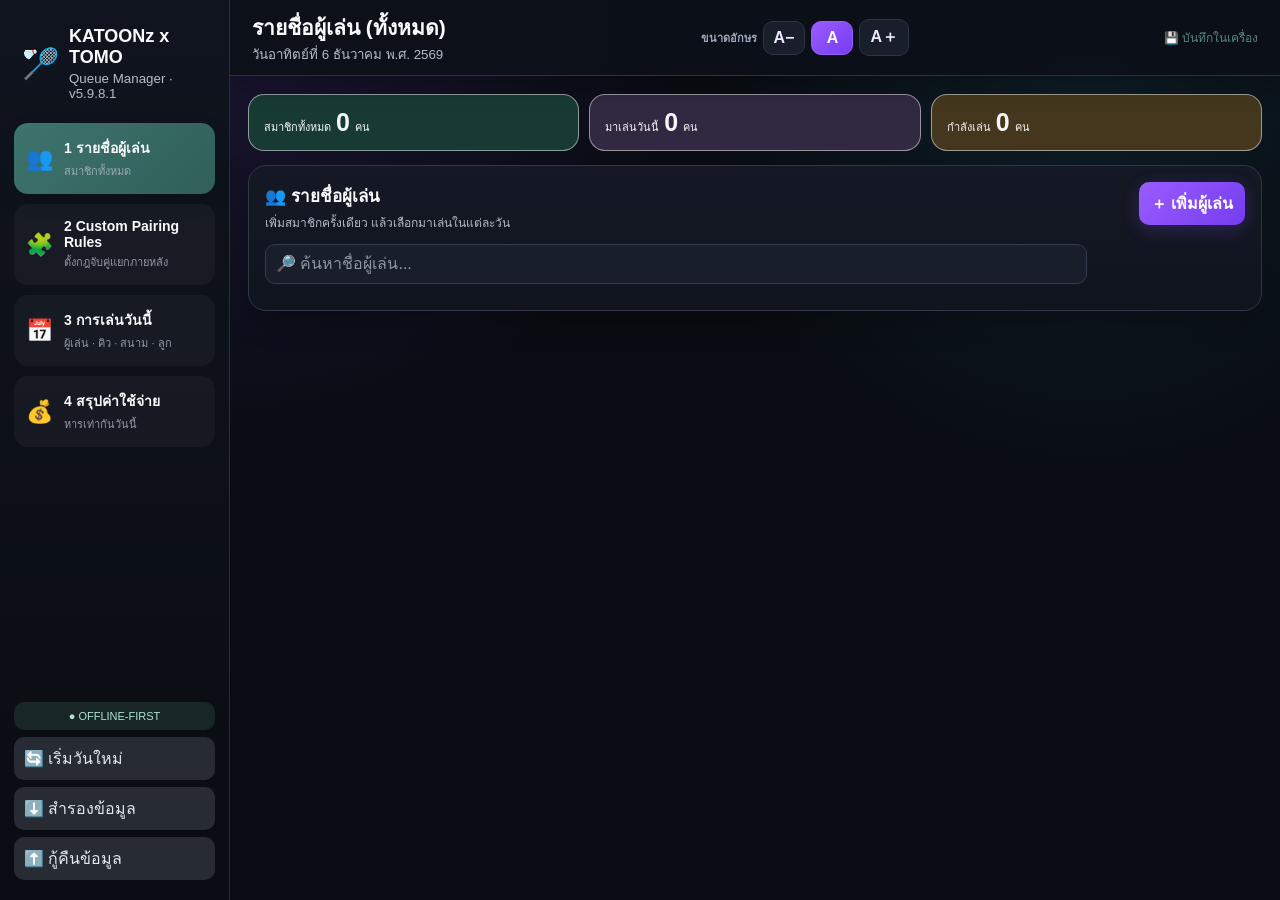
==== index.html @ cd7eb56b "ีup to v5.9.8.1" ====
<!doctype html>
<html lang="th">
<head>
  <meta charset="utf-8">
  <meta name="viewport" content="width=device-width,initial-scale=1,viewport-fit=cover">
  <meta name="theme-color" content="#8ccfc4">
  <meta name="apple-mobile-web-app-capable" content="yes">
  <meta name="apple-mobile-web-app-status-bar-style" content="default">
  <meta name="apple-mobile-web-app-title" content="KATOONz Queue">
  <link rel="manifest" href="manifest.webmanifest">
  <link rel="apple-touch-icon" href="icon-192.png">
  <link rel="stylesheet" href="style.css?v=5.9.8.1">
  <title>KATOONz x TOMO Queue Manager v5.9.8.1</title>
</head>
<body>
<div class="app-shell">
  <aside class="sidebar" id="sidebar">
    <div class="brand">
      <div class="brand-icon">🏸</div>
      <div>
        <b>KATOONz x TOMO</b>
        <small>Queue Manager · v5.9.8.1</small>
      </div>
    </div>

    <nav class="side-nav">
      <button class="nav-btn active" data-page="playersPage">
        <span class="nav-icon">👥</span>
        <span><b>1 รายชื่อผู้เล่น</b><small>สมาชิกทั้งหมด</small></span>
      </button>
      <button class="nav-btn" data-page="rulesPage">
        <span class="nav-icon">🧩</span>
        <span><b>2 Custom Pairing Rules</b><small>ตั้งกฎจับคู่แยกภายหลัง</small></span>
      </button>
      <button class="nav-btn" data-page="todayPage">
        <span class="nav-icon">📅</span>
        <span><b>3 การเล่นวันนี้</b><small>ผู้เล่น · คิว · สนาม · ลูก</small></span>
      </button>
      <button class="nav-btn" data-page="costPage">
        <span class="nav-icon">💰</span>
        <span><b>4 สรุปค่าใช้จ่าย</b><small>หารเท่ากันวันนี้</small></span>
      </button>
    </nav>
<div class="sidebar-foot">
<div class="offline-pill">● OFFLINE-FIRST</div>
      <button id="newDayBtn" class="ghost-btn">🔄 เริ่มวันใหม่</button>
      <button id="backupBtn" class="ghost-btn">⬇️ สำรองข้อมูล</button>
      <button id="restoreBtn" class="ghost-btn">⬆️ กู้คืนข้อมูล</button>
      <input id="restoreFile" type="file" accept=".json,application/json" hidden>
    </div>
  </aside>

  <div class="main-wrap">
    <header class="topbar">
      <button id="menuBtn" class="menu-btn">☰</button>
      <div>
        <h1 id="pageTitle">รายชื่อผู้เล่น (ทั้งหมด)</h1>
        <small id="todayDate"></small>
      </div>
      <div class="font-size-tools" aria-label="ปรับขนาดตัวอักษร">
        <span class="font-label">ขนาดอักษร</span>
        <button id="fontSmBtn" class="font-btn" type="button">A−</button>
        <button id="fontMdBtn" class="font-btn active" type="button">A</button>
        <button id="fontLgBtn" class="font-btn" type="button">A＋</button>
      </div>
      <div class="top-status">
        <span>💾 บันทึกในเครื่อง</span>
      </div>
    </header>

    <main>
<!-- PAGE 1 -->
      <section id="playersPage" class="page active">
        
        <div class="summary-grid three">
          <div class="summary-card mint"><span>สมาชิกทั้งหมด</span><strong id="allPlayerCount">0</strong><small>คน</small></div>
          <div class="summary-card lavender"><span>มาเล่นวันนี้</span><strong id="todayPlayerCountHome">0</strong><small>คน</small></div>
          <div class="summary-card cream"><span>กำลังเล่น</span><strong id="playingCountHome">0</strong><small>คน</small></div>
        </div>

        <section class="card">
          <div class="section-head">
            <div>
              <h2>👥 รายชื่อผู้เล่น</h2>
              <p>เพิ่มสมาชิกครั้งเดียว แล้วเลือกมาเล่นในแต่ละวัน</p>
            </div>
            <button id="addMemberBtn" class="primary">＋ เพิ่มผู้เล่น</button>
          </div>

          <div class="toolbar">
            <input id="playerSearch" placeholder="🔎 ค้นหาชื่อผู้เล่น...">
          </div>

          <div id="memberList" class="member-list"></div>
        </section>
      </section>
      
      <!-- PAGE 2 -->
      <section id="rulesPage" class="page">
        <section class="card rules-page-card">
          <div class="section-head">
            <div>
              <h2>🧩 Custom Pairing Rules</h2>
              <p>ตั้งกฎแยกทีหลังได้ เหมาะเวลามีคนมาช้า หรือบางคนไม่มา · ทุกกฎเป็นกฎบังคับ ไม่มีระดับ Soft/Strong</p>
            </div>
            <label class="switch-row">
              <input id="pairRulesEnabled" type="checkbox">
              <span>เปิดใช้กฎ</span>
            </label>
          </div>

          <div class="queue-note">
            กฎทั้งหมดบังคับใช้จริง: <b>คู่กันตลอดไม่แยกเล่น</b> · <b>คู่กันถ้าได้เล่นเกมเดียวกัน</b> · <b>ไม่เล่นในเกมเดียวกัน</b> · <b>อยู่ตรงข้ามกันถ้าเล่นเกมเดียวกัน</b>
          </div>

          <div class="rules-toolbar">
            <select id="ruleType">
              <option value="always_partner">🔒 คู่กันตลอดไม่แยกเล่น</option>
              <option value="prefer_partner">💜 คู่กันถ้าได้เล่นเกมเดียวกัน</option>
              <option value="avoid_game">⛔ ไม่เล่นในเกมเดียวกัน</option>
              <option value="avoid_partner">↔ อยู่ตรงข้ามกันถ้าเล่นเกมเดียวกัน</option>
            </select>
            <select id="rulePlayerA"></select>
            <span class="rule-arrow">↔</span>
            <select id="rulePlayerB"></select>
            <button id="addRuleBtn" class="primary">＋ เพิ่มกฎ</button>
          </div>

          <div id="rulesList" class="rules-list"></div>
          <div id="ruleConflictBox" class="rule-conflict hidden"></div>
        </section>
      </section>

      <!-- PAGE 3 -->
      <section id="todayPage" class="page">
        <div class="summary-grid four">
          <div class="summary-card mint"><span>มาวันนี้</span><strong id="todayCount">0</strong><small>คน</small></div>
          <div class="summary-card sky"><span>กำลังเล่น</span><strong id="playingCount">0</strong><small>คน</small></div>
          <div class="summary-card lavender"><span>กำลังรอ</span><strong id="waitingCount">0</strong><small>คน</small></div>
          <div class="summary-card cream"><span>ลูกที่ใช้</span><strong id="shuttleSummary">0</strong><small>ลูก</small></div>
        </div>

        <div class="today-layout">
          

          <section class="card queue-section">
            <div class="section-head">
              <div>
                <h2>⏱ คิวผู้เล่นวันนี้</h2>
                <p>Smart Rotation: คนรอนานสุดก่อน และพยายามไม่ให้คู่/คู่แข่งซ้ำบ่อย</p>
              </div>
            </div>
            <div class="queue-note">
      🤖 Smart Rotation แบบ Offline — เลือก 4 คนที่รอนานที่สุดก่อนเสมอ
      จากนั้นค่อยจัดคู่โดยลด “คู่เดิม” และ “คนที่เพิ่งเจอกัน”
    </div><div class="lookahead-panel"><div class="lookahead-head"><div><b>🔮 คิวล่วงหน้า</b><small>Round‑Robin Mixer: ลดกลุ่มเดิม คู่เดิม และคนเดิมเจอบ่อย</small></div><button id="rebuildPlanBtn" class="soft-btn">จัดคิวใหม่</button></div><div id="lookaheadList" class="lookahead-list"></div></div>
            <div id="todayQueue" class="queue-list"></div>
          </section>

          <section class="card court-section">
            <div class="section-head">
              <div>
                <h2>🏟️ สนาม</h2>
                <p>เพิ่ม/ลดสนาม และแก้หมายเลขสนามได้ตลอดเวลา</p>
              </div>
              <button id="addCourtBtn" class="primary">＋ เพิ่มสนาม</button>
            </div>
            <div id="courtList" class="court-grid"></div>
          </section>

          <section class="card compact-card shuttle-section">
            <div class="section-head">
              <div>
                <h2>🏸 จำนวนลูกที่ใช้</h2>
                <p>นับลูกแบดทั้งหมดของวันนี้</p>
              </div>
            </div>
            <div class="counter-row">
              <button id="shuttleMinus" class="counter-btn">−</button>
              <strong id="shuttleCount">0</strong>
              <button id="shuttlePlus" class="counter-btn">＋</button>
              <span>ลูก</span>
            </div>
          </section>
        </div>
      </section>

      <!-- PAGE 3 -->
      <section id="costPage" class="page">
        <div class="cost-layout">
          <section class="card">
            <div class="section-head">
              <div>
                <h2>🧾 ตั้งค่าค่าใช้จ่ายวันนี้</h2>
                <p>คำนวณแบบหารเท่ากันตามจำนวนผู้เล่นที่มา</p>
              </div>
            </div>

            <div class="form-grid cost-form-grid">
              <label class="full-row">
                ราคาค่าสนาม / ชั่วโมง / สนาม (บาท)
                <input id="courtRate" type="number" min="0" step="1" value="120">
              </label>
              <label>
                จำนวนสนามที่คิดเงิน
                <div class="inline-counter">
                  <button type="button" id="costCourtMinus">−</button>
                  <input id="costCourtCount" type="number" min="0" step="1" value="2">
                  <button type="button" id="costCourtPlus">＋</button>
                </div>
              </label>
              <label>
                จำนวนชั่วโมงที่เล่น
                <input id="hoursPlayed" type="number" min="0" step="0.5" value="2">
              </label>
              <label>
                ราคาลูกแบด / ลูก (บาท)
                <input id="shuttleRate" type="number" min="0" step="1" value="45">
              </label>
              <label>
                ค่าใช้จ่ายอื่น ๆ (บาท)
                <input id="otherCost" type="number" min="0" step="1" value="0">
              </label>
            </div>

            <div class="qr-section">
              <div>
                <h3>📱 QR-Code รับเงิน</h3>
                <p>อัปโหลดรูป QR เพื่อให้สมาชิกสแกนจ่ายได้ แม้ไม่มีอินเทอร์เน็ต</p>
              </div>
              <div class="qr-actions">
                <button id="uploadQrBtn" class="soft-btn">🖼️ อัปโหลด QR</button>
                <button id="removeQrBtn" class="danger-btn">ลบ QR</button>
                <input id="qrFile" type="file" accept="image/*" hidden>
              </div>
              <div id="qrPreviewWrap" class="qr-preview-wrap hidden">
                <img id="qrPreview" alt="QR Code รับเงิน">
              </div>
            </div>
          </section>

          <section class="card receipt">
            <div class="section-head">
              <div>
                <h2>💰 สรุปค่าใช้จ่ายวันนี้</h2>
                <p id="costDate"></p>
              </div>
            </div>

            <div class="receipt-line">
              <span>ค่าสนาม</span>
              <span id="courtCostText">0 บาท</span>
            </div>
            <small id="courtFormula" class="formula"></small>

            <div class="receipt-line">
              <span>ค่าลูกแบด</span>
              <span id="shuttleCostText">0 บาท</span>
            </div>
            <small id="shuttleFormula" class="formula"></small>

            <div class="receipt-line">
              <span>ค่าใช้จ่ายอื่น ๆ</span>
              <span id="otherCostText">0 บาท</span>
            </div>

            <div class="receipt-total">
              <span>รวมทั้งหมด</span>
              <strong id="totalCostText">0 บาท</strong>
            </div>

            <div class="receipt-line">
              <span>จำนวนผู้เล่นวันนี้</span>
              <strong id="costPlayerCount">0 คน</strong>
            </div>

            <div class="per-person">
              <span>หารเท่ากัน คนละ</span>
              <strong id="perPersonText">0.00 บาท</strong>
            </div>
          </section>
        </div>

          



<section class="card timing-summary-card">
  <div class="section-head"><div><h2>⏱️ Game Time Tracking</h2>
  <p>จับเวลาจริงตั้งแต่กด “เล่น” จนถึง “จบเกม” และใช้เวลาจริงประมาณ ETA ของคิว</p></div></div>
  <div id="timingSummary" class="timing-summary"></div>
</section>

<section class="card history-card">
            <div class="section-head">
              <div>
                <h2>📊 ประวัติการเล่น</h2>
                <p>บันทึกอัตโนมัติทุกครั้งที่จบเกม และเก็บสรุปไว้ดูย้อนหลัง</p>
              </div>
              <div class="history-tabs">
                <button class="history-tab active" data-history="daily">รายวัน</button>
                <button class="history-tab" data-history="weekly">รายสัปดาห์</button>
              </div>
            </div>

            <div id="dailyHistoryPanel" class="history-panel active">
              <div id="dailyHistoryList" class="history-list"></div>
            </div>

            <div id="weeklyHistoryPanel" class="history-panel">
              <div id="weeklyHistoryList" class="history-list"></div>
            </div>
          </section>

      </section>
    </main>
  </div>
</div>

<!-- Member modal -->
<div id="memberModal" class="modal hidden">
  <div class="modal-bg"></div>
  <div class="modal-card">
    <div class="modal-head"><h3 id="memberModalTitle">เพิ่มผู้เล่น</h3><button class="modal-close">×</button></div>
    <label>ชื่อผู้เล่น<input id="memberNameInput" placeholder="เช่น K'T"></label>
    <div class="legacy-level-compat" aria-hidden="true">
      <select id="memberLvSelect" tabindex="-1">
        <option value="1">1</option><option value="2" selected>2</option><option value="3">3</option>
      </select>
    </div>
    <button id="saveMemberBtn" class="primary wide">บันทึก</button>
  </div>
</div>

<!-- Quick edit modal -->
<div id="quickEditModal" class="modal hidden">
  <div class="modal-bg"></div>
  <div class="modal-card">
    <div class="modal-head"><h3 id="quickEditTitle">แก้ไขผู้เล่น</h3><button class="modal-close">×</button></div>
    <div id="quickNameBlock">
      <label>ชื่อผู้เล่น<input id="quickNameInput"></label>
    </div>
    <div id="quickLevelBlock" class="legacy-level-compat" aria-hidden="true">
      <select id="quickLvSelect" tabindex="-1">
        <option value="1">1</option><option value="2" selected>2</option><option value="3">3</option>
      </select>
    </div>
    <button id="saveQuickEditBtn" class="primary wide">บันทึก</button>
  </div>
</div>

<!-- Replace player modal -->
<div id="replaceModal" class="modal hidden">
  <div class="modal-bg"></div>
  <div class="modal-card">
    <div class="modal-head"><h3>เปลี่ยนผู้เล่นในสนาม</h3><button class="modal-close">×</button></div>
    <p id="replaceText" class="muted"></p>
    <div id="replaceChoices" class="replace-choices"></div>
  </div>
</div>


<script src="app.js?v=5.9.8.1"></script>



</body>
</html>
---- style.css ----
:root{
  --bg:#f7f8fb;
  --card:#ffffff;
  --ink:#263238;
  --muted:#7b8794;
  --line:#e4e8ef;
  --primary:#68bdb0;
  --primary-dark:#378f84;
  --navy:#183f4a;
  --navy2:#0f303a;
  --mint:#dff5ee;
  --sky:#e5f3ff;
  --lavender:#eee8fb;
  --cream:#fff4d9;
  --rose:#fde7ea;
  --lv1:#e4f6dc;
  --lv1line:#86c66d;
  --lv2:#fff1c9;
  --lv2line:#e8b846;
  --lv3:#f5e2f7;
  --lv3line:#bc78c5;
  --danger:#d95f69;
  --shadow:0 8px 24px rgba(38,50,56,.07);
}
*{box-sizing:border-box}
html,body{margin:0;min-height:100%;font-family:-apple-system,BlinkMacSystemFont,"Segoe UI",Tahoma,sans-serif;background:var(--bg);color:var(--ink)}
button,input,select{font:inherit}
button{cursor:pointer}
.app-shell{display:flex;min-height:100vh}
.sidebar{width:250px;position:fixed;inset:0 auto 0 0;background:linear-gradient(180deg,var(--navy),var(--navy2));color:#fff;padding:20px 14px;display:flex;flex-direction:column;z-index:50}
.brand{display:flex;gap:10px;align-items:center;padding:6px 8px 22px}.brand-icon{font-size:30px}.brand b{display:block;font-size:18px}.brand small{display:block;color:#b9d3d8;margin-top:3px}
.side-nav{display:grid;gap:10px}.nav-btn{display:flex;gap:11px;align-items:center;text-align:left;border:0;background:#ffffff10;color:#e9f3f5;border-radius:14px;padding:14px 12px}.nav-btn:hover{background:#ffffff18}.nav-btn.active{background:linear-gradient(135deg,#6ec7ba,#53ada2);color:#fff;box-shadow:0 8px 20px #0002}.nav-btn b,.nav-btn small{display:block}.nav-btn b{font-size:14px}.nav-btn small{font-size:11px;opacity:.78;margin-top:3px}.nav-icon{font-size:22px}
.sidebar-foot{margin-top:auto;display:grid;gap:7px}.offline-pill{font-size:11px;padding:8px;border-radius:10px;background:#76c8a921;color:#aee5d0;text-align:center}.ghost-btn{border:0;background:#ffffff0e;color:#d9eaed;padding:9px 10px;border-radius:10px;text-align:left}
.main-wrap{margin-left:250px;min-width:0;width:calc(100% - 250px)}
.topbar{height:76px;padding:12px 22px;display:flex;align-items:center;gap:14px;background:#fff;border-bottom:1px solid var(--line);position:sticky;top:0;z-index:30}.topbar h1{font-size:21px;margin:0}.topbar small{color:var(--muted)}.top-status{margin-left:auto;font-size:12px;color:#58867f}.menu-btn{display:none;border:0;background:var(--mint);border-radius:10px;padding:8px 11px}
main{padding:18px;max-width:1500px;margin:auto}.page{display:none}.page.active{display:block}
.card{background:var(--card);border:1px solid var(--line);border-radius:18px;padding:16px;box-shadow:var(--shadow);margin-bottom:14px}.compact-card{max-width:600px}
.section-head{display:flex;align-items:flex-start;justify-content:space-between;gap:12px;margin-bottom:12px}.section-head h2{font-size:17px;margin:0}.section-head p{font-size:12px;color:var(--muted);margin:4px 0 0}
.summary-grid{display:grid;gap:10px;margin-bottom:14px}.summary-grid.three{grid-template-columns:repeat(3,1fr)}.summary-grid.four{grid-template-columns:repeat(4,1fr)}.summary-card{padding:13px 15px;border-radius:16px;border:1px solid #ffffff80}.summary-card span,.summary-card small{font-size:11px;color:#617078}.summary-card strong{display:inline-block;font-size:25px;margin:0 5px}.mint{background:var(--mint)}.sky{background:var(--sky)}.lavender{background:var(--lavender)}.cream{background:var(--cream)}
.primary,.soft-btn,.danger-btn,.mini-btn{border:0;border-radius:10px;padding:9px 12px;font-weight:700}.primary{background:var(--primary);color:#fff}.primary:hover{background:var(--primary-dark)}.soft-btn{background:#edf5f4;color:#3f786f}.danger-btn{background:var(--rose);color:#b74954}.mini-btn{padding:6px 8px;font-size:11px;background:#f1f3f6;color:#56616c}.wide{width:100%}
.toolbar{display:grid;grid-template-columns:1fr 150px;gap:8px;margin-bottom:10px}.toolbar input,.toolbar select,.form-grid input,.modal-card input{border:1px solid var(--line);border-radius:10px;padding:10px;background:#fff;width:100%}
.member-list{display:grid;gap:6px}.member-row{display:grid;grid-template-columns:42px minmax(150px,1fr) 95px 220px;gap:8px;align-items:center;padding:8px 10px;border:1px solid var(--line);border-radius:12px}.member-row:hover{background:#fbfcfd}.member-no{width:28px;height:28px;display:grid;place-items:center;border-radius:50%;background:#f0f2f5;font-size:12px;font-weight:800}.member-name{font-weight:800}.lv-badge{display:inline-block;padding:4px 8px;border-radius:8px;font-size:11px;font-weight:800}.lv-badge.lv1{background:var(--lv1);color:#418336}.lv-badge.lv2{background:var(--lv2);color:#9a7213}.lv-badge.lv3{background:var(--lv3);color:#8c4a94}.status-today{font-size:11px;color:#3e9787;font-weight:700}.member-actions{display:flex;gap:5px;justify-content:flex-end;flex-wrap:wrap}
.today-layout{display:grid;grid-template-columns:1fr 1fr;gap:14px}.today-layout>.card:nth-child(3){grid-column:1/-1}
.selector-grid{display:grid;grid-template-columns:repeat(auto-fill,minmax(130px,1fr));gap:8px}.selector-card{border:2px solid var(--line);background:#fff;border-radius:13px;padding:10px;text-align:left;position:relative}.selector-card.selected{border-color:var(--primary);background:#f0fbf8}.selector-card .avatar{width:34px;height:34px;border-radius:50%;display:grid;place-items:center;background:var(--lavender);font-weight:800;margin-bottom:5px}.selector-card b{display:block}.selector-card small{color:var(--muted);font-size:10px}.selector-card .check{position:absolute;top:8px;right:8px;color:var(--primary-dark)}
.queue-note{background:#eef9f6;border:1px solid #d4eee8;color:#477b72;border-radius:10px;padding:8px 10px;font-size:11px;margin-bottom:8px}.queue-list{display:grid;gap:6px}.queue-row{display:grid;grid-template-columns:38px minmax(100px,1fr) 75px 70px 90px 95px;align-items:center;gap:7px;border:1px solid var(--line);border-radius:11px;padding:7px 9px}.queue-pos{font-size:11px;font-weight:800;color:#73808a}.queue-time,.queue-wait,.queue-games{font-size:11px;color:#68757e}.status-chip{font-size:10px;font-weight:800;border-radius:999px;padding:5px 8px;text-align:center}.status-wait{background:var(--mint);color:#367c70}.status-play{background:var(--sky);color:#3e76a3}.status-pause{background:var(--cream);color:#90711f}
.court-grid{display:grid;grid-template-columns:repeat(auto-fit,minmax(280px,1fr));gap:10px}.court-card{border:1px solid var(--line);border-radius:14px;padding:11px;background:#fcfdfd;position:relative}.court-title{display:flex;gap:7px;align-items:center;padding-right:34px}.court-title input{font-weight:800;border:1px solid var(--line);border-radius:8px;padding:7px;width:100%}.court-delete{position:absolute;right:8px;top:8px;border:0;background:var(--rose);color:var(--danger);width:27px;height:27px;border-radius:50%}.court-slots{display:grid;grid-template-columns:1fr 1fr;gap:6px;margin-top:9px}.court-slot{border:1px dashed #cad2db;border-radius:10px;min-height:58px;padding:7px;display:grid;place-items:center;text-align:center;background:#fff}.court-slot.filled{border-style:solid;background:#f5fbfa}.court-slot b{font-size:13px}.court-slot small{display:block;color:var(--muted);font-size:10px}.court-controls{display:flex;gap:6px;margin-top:8px}.court-controls button{flex:1;border:0;border-radius:9px;padding:8px;font-size:11px;font-weight:700}.start-btn{background:var(--primary);color:#fff}.end-btn{background:var(--rose);color:#a6444f}
.counter-row{display:flex;gap:10px;align-items:center}.counter-row strong{font-size:27px;min-width:45px;text-align:center}.counter-btn{border:0;width:39px;height:39px;border-radius:11px;background:#edf5f4;color:#377f75;font-size:22px}
.cost-layout{display:grid;grid-template-columns:1fr 1fr;gap:14px}.form-grid{display:grid;grid-template-columns:1fr 1fr;gap:12px}.form-grid label{font-size:12px;font-weight:700;color:#52606a}.form-grid input{margin-top:5px}.receipt-line{display:flex;justify-content:space-between;padding:10px 0;border-bottom:1px solid #edf0f4}.formula{display:block;color:var(--muted);margin-top:4px}.receipt-total{display:flex;justify-content:space-between;padding:16px 0;font-size:18px}.receipt-total strong{color:var(--primary-dark)}.per-person{background:var(--cream);border:1px solid #f4d986;border-radius:14px;padding:16px;display:flex;justify-content:space-between;align-items:center;margin-top:12px}.per-person strong{font-size:24px;color:#208070}
.modal{position:fixed;inset:0;display:grid;place-items:center;z-index:100}.modal.hidden{display:none}.modal-bg{position:absolute;inset:0;background:#26323870}.modal-card{position:relative;width:min(92vw,420px);background:#fff;border-radius:18px;padding:16px;box-shadow:0 20px 60px #0003;display:grid;gap:11px}.modal-head{display:flex;justify-content:space-between;align-items:center}.modal-head h3{margin:0}.modal-close{border:0;background:#f0f2f5;width:30px;height:30px;border-radius:50%;font-size:18px}.modal-card label{display:grid;gap:6px;font-size:12px;font-weight:700}.level-buttons{display:grid;grid-template-columns:repeat(3,1fr);gap:7px}.level-pick{border:2px solid transparent;border-radius:10px;padding:10px;font-weight:800}.level-pick.lv1{background:var(--lv1)}.level-pick.lv2{background:var(--lv2)}.level-pick.lv3{background:var(--lv3)}.level-pick.active{border-color:#58747a}.replace-choices{display:grid;gap:7px;max-height:55vh;overflow:auto}.replace-choice{border:1px solid var(--line);border-radius:11px;padding:10px;background:#fff;text-align:left}.muted{color:var(--muted);font-size:12px}
.empty-state{text-align:center;color:var(--muted);padding:24px 10px;font-size:12px}
@media(max-width:900px){
  .sidebar{transform:translateX(-100%);transition:.2s}.sidebar.open{transform:translateX(0)}.main-wrap{margin-left:0;width:100%}.menu-btn{display:block}.topbar{height:66px;padding:8px 12px}.topbar h1{font-size:17px}.top-status{display:none}main{padding:10px}.today-layout,.cost-layout{grid-template-columns:1fr}.today-layout>.card:nth-child(3){grid-column:auto}.summary-grid.four{grid-template-columns:repeat(2,1fr)}.member-row{grid-template-columns:34px 1fr 80px}.member-actions{grid-column:2/-1;justify-content:flex-start}.queue-row{grid-template-columns:28px 1fr 58px 62px}.queue-games,.queue-time{display:none}
}
@media(max-width:520px){
  .summary-grid.three{grid-template-columns:1fr 1fr 1fr}.summary-card{padding:9px}.summary-card strong{font-size:20px}.section-head{align-items:center}.section-head h2{font-size:15px}.section-head p{font-size:10px}.primary,.soft-btn{padding:7px 9px;font-size:11px}.toolbar{grid-template-columns:1fr 100px}.member-row{padding:6px;gap:5px}.member-name{font-size:13px}.member-actions button{font-size:10px;padding:5px 6px}.selector-grid{grid-template-columns:repeat(3,1fr)}.selector-card{padding:7px}.court-grid{grid-template-columns:1fr}.form-grid{grid-template-columns:1fr}.queue-row{font-size:12px}.per-person strong{font-size:20px}
}
.modal-card select{border:1px solid var(--line);border-radius:10px;padding:10px;background:#fff;width:100%}
.cost-form-grid .full-row{grid-column:1/-1}
.inline-counter{display:grid;grid-template-columns:42px 1fr 42px;gap:6px;margin-top:5px}
.inline-counter button{border:0;border-radius:10px;background:#edf5f4;color:#377f75;font-size:20px;font-weight:800}
.inline-counter input{text-align:center;margin-top:0!important}
.qr-section{margin-top:16px;padding-top:14px;border-top:1px solid var(--line)}
.qr-section h3{margin:0 0 4px;font-size:15px}
.qr-section p{margin:0;color:var(--muted);font-size:11px}
.qr-actions{display:flex;gap:7px;flex-wrap:wrap;margin-top:10px}
.qr-preview-wrap{margin-top:12px;display:flex;justify-content:center}
.qr-preview-wrap.hidden{display:none}
.qr-preview-wrap img{max-width:min(280px,80vw);max-height:280px;border:1px solid var(--line);border-radius:14px;padding:8px;background:#fff}
.court-state-badge{display:inline-block;font-size:10px;font-weight:800;padding:4px 8px;border-radius:999px}
.court-state-idle{background:#eef1f4;color:#68757e}
.court-state-called{background:var(--cream);color:#8e6c19}
.court-state-playing{background:var(--sky);color:#346f9c}
.call-btn{background:#efe9fb;color:#6b56a5}
.play-btn{background:var(--primary);color:#fff}
.play-btn:disabled,.call-btn:disabled,.end-btn:disabled{opacity:.45;cursor:not-allowed}
.swap-hint{font-size:10px;color:var(--muted);margin-top:6px;text-align:center}
.replace-group-title{font-size:11px;font-weight:800;color:#5f6d76;margin:8px 0 4px}
.replace-choice.other-court{background:#fff8df;border-color:#ead385}

.smart-badge{display:inline-flex;align-items:center;gap:5px;padding:5px 8px;border-radius:999px;background:#eee8fb;color:#6f56a3;font-size:10px;font-weight:800}

.history-card{grid-column:1/-1}
.history-tabs{display:flex;gap:6px}
.history-tab{border:0;border-radius:10px;padding:8px 10px;background:#f0f2f5;color:#66727b;font-size:11px;font-weight:800}
.history-tab.active{background:var(--primary);color:#fff}
.history-panel{display:none}.history-panel.active{display:block}
.history-list{display:grid;gap:9px}
.history-day{border:1px solid var(--line);border-radius:14px;padding:12px;background:#fcfdfd}
.history-day-head{display:flex;justify-content:space-between;gap:10px;align-items:center;margin-bottom:8px}
.history-day-head b{font-size:13px}
.history-day-head small{color:var(--muted)}
.history-stats{display:grid;grid-template-columns:repeat(5,1fr);gap:6px}
.history-stat{background:#f5f7f9;border-radius:10px;padding:8px;text-align:center}
.history-stat strong{display:block;font-size:17px;color:#356f68}
.history-stat span{font-size:10px;color:var(--muted)}
.history-player-list{margin-top:9px;display:grid;grid-template-columns:repeat(auto-fit,minmax(145px,1fr));gap:5px}
.history-player{padding:7px 8px;background:#fff;border:1px solid var(--line);border-radius:9px;font-size:11px}
.week-title{font-weight:800;color:#5e536e;margin-bottom:7px}
@media(max-width:620px){
  .history-stats{grid-template-columns:repeat(2,1fr)}
  .history-day-head{align-items:flex-start;flex-direction:column}
}

/* ===== v5.4 iPad-first play layout ===== */
.today-layout{display:grid;grid-template-columns:1fr;gap:14px}
.today-layout .court-section{order:1}
.today-layout .queue-section{order:2}
.today-layout .shuttle-section{order:3}

.level-dot{
  width:14px;height:14px;border-radius:50%;
  display:inline-block;flex:0 0 14px;border:1px solid #0000000d
}
.level-dot.lv1{background:#f58ab6}
.level-dot.lv2{background:#72c96b}
.level-dot.lv3{background:#b66a2d}
.member-level-dot-wrap{display:flex;align-items:center;gap:7px}

@media(min-width:700px) and (max-width:1180px){
  .court-grid{grid-template-columns:repeat(2,minmax(0,1fr))}
}
@media(max-width:699px){
  .court-grid{grid-template-columns:1fr}
}

.cloud-card{grid-column:1/-1}
.cloud-auth{display:grid;grid-template-columns:1fr 1fr;gap:8px}
.cloud-auth input{border:1px solid var(--line);border-radius:10px;padding:10px}
.cloud-actions{display:flex;gap:7px;flex-wrap:wrap;margin-top:9px}
.cloud-auth .cloud-actions{grid-column:1/-1;margin-top:0}
.cloud-user{padding:10px;border-radius:10px;background:#f3f8f7}
.cloud-status{margin-top:10px;font-size:11px;font-weight:700;color:var(--muted)}
.cloud-status.ok{color:#347d65}.cloud-status.bad{color:#b34b5c}
.cloud-note{font-size:10px;color:var(--muted);margin-top:5px}
@media(max-width:620px){.cloud-auth{grid-template-columns:1fr}}

/* v5.5.1 Login visibility */
#playersPage .cloud-card{
  border:2px solid #bfe6df;
  background:linear-gradient(135deg,#f7fffd,#f7f4ff);
}
#playersPage .cloud-card h2{color:#315f59}
.cloud-status{padding:7px 9px;border-radius:9px;background:#f4f7f8;display:inline-block}

/* ===== v5.5.3 Compact Login ===== */
.cloud-card.logged-in{
  padding:8px 12px;
  border-width:1px;
  background:#f7fbfa;
}
.cloud-card.logged-in .section-head,
.cloud-card.logged-in #authLoggedOut,
.cloud-card.logged-in .cloud-note{
  display:none!important;
}
.cloud-card.logged-in #authLoggedIn{
  display:flex!important;
  align-items:center;
  justify-content:space-between;
  gap:10px;
}
.cloud-card.logged-in .cloud-user{
  padding:5px 8px;
  background:transparent;
  white-space:nowrap;
  overflow:hidden;
  text-overflow:ellipsis;
  min-width:0;
}
.cloud-card.logged-in .cloud-actions{
  margin-top:0;
  flex-wrap:nowrap;
}
.cloud-card.logged-in .cloud-actions button{
  padding:7px 9px;
  font-size:11px;
  white-space:nowrap;
}
.cloud-card.logged-in .cloud-status{
  margin:5px 0 0;
  padding:3px 7px;
  font-size:9px;
  background:transparent;
}
@media(max-width:620px){
  .cloud-card.logged-in #authLoggedIn{
    display:grid!important;
    grid-template-columns:1fr;
  }
  .cloud-card.logged-in .cloud-actions{
    display:grid;
    grid-template-columns:1fr 1fr auto;
    gap:5px;
  }
  .cloud-card.logged-in .cloud-actions button{
    padding:7px 6px;
    font-size:10px;
  }
}

.lookahead-panel{margin:10px 0;padding:10px;border:1px solid #e3ddf3;border-radius:12px;background:#faf9ff}
.lookahead-head{display:flex;justify-content:space-between;gap:10px;align-items:center;margin-bottom:8px}
.lookahead-head b{display:block;font-size:12px;color:#66558f}.lookahead-head small{display:block;font-size:9px;color:var(--muted)}
.lookahead-list{display:grid;gap:6px}.lookahead-item{display:grid;grid-template-columns:28px 1fr auto;gap:7px;align-items:center;background:#fff;border:1px solid var(--line);border-radius:10px;padding:7px}
.lookahead-no{width:24px;height:24px;border-radius:50%;display:grid;place-items:center;background:#eee8fb;color:#6b56a5;font-size:10px;font-weight:800}
.lookahead-names{font-size:11px;font-weight:700}.lookahead-status{font-size:9px;padding:4px 7px;border-radius:999px;font-weight:800;background:#e4f6ee;color:#397963}

.round-robin-note{margin-top:5px;font-size:9px;color:#6b5c86;background:#f5f0ff;border-radius:8px;padding:5px 7px}


/* ===== v5.7.1 Dark Theme + Purple Level Scale ===== */
:root{
  --bg:#0f1116;
  --card:#1a1e26;
  --ink:#f4f6f8;
  --muted:#aab2bf;
  --line:#343b47;

  --primary:#6fc9bd;
  --primary-dark:#4fa99e;

  --lv1:#eadcff;
  --lv1line:#c8a8f3;
  --lv2:#b78ce8;
  --lv2line:#9162ca;
  --lv3:#68408f;
  --lv3line:#4d2f70;
}

html,body{
  background:#0f1116 !important;
  color:#f4f6f8 !important;
}

body{
  background:
    radial-gradient(circle at top left,#1b2230 0,#0f1116 40%),
    #0f1116 !important;
}

/* Main surfaces */
.card,
.court-card,
.lookahead-panel,
.lookahead-item,
.modal-card,
.history-card,
.compact-card,
.member-row,
.selector-card,
.queue-row,
.history-day,
.history-player{
  background:#1a1e26 !important;
  color:#f4f6f8 !important;
  border-color:#343b47 !important;
  box-shadow:0 8px 24px rgba(0,0,0,.22) !important;
}

/* Header / sidebar */
.topbar{
  background:#151920 !important;
  border-color:#343b47 !important;
}
.sidebar{
  background:linear-gradient(180deg,#141820,#0d1015) !important;
}
.side-nav .nav-btn{
  background:#ffffff0a !important;
  color:#e8edf2 !important;
}
.side-nav .nav-btn.active{
  background:linear-gradient(135deg,#3d746d,#315f59) !important;
  color:#fff !important;
}

/* Inputs */
input,select,textarea{
  background:#242a34 !important;
  color:#fff !important;
  border-color:#424b59 !important;
}
input::placeholder,textarea::placeholder{color:#8d96a4 !important}

/* Typography */
h1,h2,h3,h4,b,strong,.member-name,.lookahead-names{
  color:#f8fafc !important;
}
small,p,.muted,.section-head p,.queue-time,.queue-wait,.queue-games{
  color:#b5bdc8 !important;
}

/* Summary cards: dark pastel */
.summary-card.mint{background:#183a35 !important}
.summary-card.sky{background:#183448 !important}
.summary-card.lavender{background:#312842 !important}
.summary-card.cream{background:#44371e !important}
.summary-card span,.summary-card small,.summary-card strong{
  color:#f4f6f8 !important;
}

/* Level: purple gradient */
.level-dot.lv1{background:#eadcff !important}
.level-dot.lv2{background:#b78ce8 !important}
.level-dot.lv3{background:#68408f !important}

.lv-badge.lv1{
  background:#eadcff !important;
  color:#4a2f64 !important;
  border:1px solid #c8a8f3 !important;
}
.lv-badge.lv2{
  background:#b78ce8 !important;
  color:#2f1647 !important;
  border:1px solid #9162ca !important;
}
.lv-badge.lv3{
  background:#68408f !important;
  color:#fff !important;
  border:1px solid #4d2f70 !important;
}

/* Queue / round-robin */
.queue-note{
  background:#1d2f2d !important;
  color:#bfe8df !important;
  border-color:#315a54 !important;
}
.lookahead-panel{
  background:#181722 !important;
  border-color:#4b405e !important;
}
.lookahead-item{background:#22242d !important}
.lookahead-no{
  background:#4d3c68 !important;
  color:#fff !important;
}
.round-robin-note{
  background:#2b2438 !important;
  color:#d9cbf0 !important;
}
.lookahead-status{
  background:#21453a !important;
  color:#afe9d3 !important;
}

/* Courts */
.court-card{background:#1c222a !important}
.court-title input{background:#222933 !important}
.court-slot{
  background:#14181f !important;
  color:#dce2e9 !important;
  border-color:#444c59 !important;
}
.court-slot.filled{
  background:#232a33 !important;
  border-color:#586272 !important;
}
.court-state-idle{background:#2b3039 !important;color:#c7ced8 !important}
.court-state-called{background:#44371e !important;color:#ffe3a0 !important}
.court-state-playing{background:#17364a !important;color:#b7dcf4 !important}

/* Buttons */
.primary{background:#4eaa9f !important;color:#fff !important}
.soft-btn{background:#263c39 !important;color:#c9eee8 !important}
.ghost-btn{background:#262b34 !important;color:#e4e8ee !important}
.danger-btn,.danger{background:#4c2a31 !important;color:#ffd5dc !important}
.call-btn{background:#33294a !important;color:#d9ccf7 !important}
.play-btn{background:#3d877f !important;color:#fff !important}
.end-btn{background:#4a2a31 !important;color:#ffd7de !important}

/* Cost / history */
.receipt-line,.history-day-head{border-color:#343b47 !important}
.per-person{
  background:#382f1f !important;
  border-color:#665936 !important;
}
.history-stat{background:#222832 !important}
.history-stat strong{color:#9ad9cf !important}
.history-player{background:#20252e !important}

/* Modal */
.modal-bg{background:#000000aa !important}

/* Mobile */
@media(max-width:700px){
  body{font-size:14px}
  .card{border-radius:16px}
}

/* v5.8 Game Time Tracking */
.game-live-time{font-variant-numeric:tabular-nums;font-weight:900;font-size:13px;color:#d9cbff;margin-top:5px}
.queue-eta{font-size:9px;color:#cdbbf0;margin-top:3px;font-weight:700}
.timing-summary{display:grid;grid-template-columns:repeat(4,minmax(0,1fr));gap:8px}
.timing-stat{background:#222630;border:1px solid #3b4350;border-radius:11px;padding:9px;text-align:center}
.timing-stat strong{display:block;font-size:15px;color:#f7f8fb}.timing-stat small{font-size:9px;color:#aeb6c2}
@media(max-width:600px){.timing-summary{grid-template-columns:repeat(2,1fr)}}


/* ===== v5.8.1 Display Mode ===== */
.display-mode-box{
  display:grid;
  gap:5px;
  padding:9px;
  border-radius:11px;
  background:#ffffff0a;
}
.display-mode-box label{
  font-size:10px;
  color:#cdd6df;
  font-weight:800;
}
.display-mode-box select{
  width:100%;
  padding:7px 8px;
  font-size:11px;
  border-radius:9px;
}

/* Smartphone mode */
body.mode-phone .main-wrap{
  max-width:560px;
  margin-left:auto!important;
  margin-right:auto!important;
  width:100%!important;
}
body.mode-phone .sidebar{
  transform:translateX(-100%)!important;
}
body.mode-phone .sidebar.open{
  transform:translateX(0)!important;
}
body.mode-phone .menu-btn{
  display:block!important;
}
body.mode-phone main{
  padding:8px!important;
}
body.mode-phone .summary-grid.three,
body.mode-phone .summary-grid.four{
  grid-template-columns:repeat(2,1fr)!important;
}
body.mode-phone .court-grid{
  grid-template-columns:1fr!important;
}
body.mode-phone .today-layout,
body.mode-phone .cost-layout{
  grid-template-columns:1fr!important;
}
body.mode-phone .member-row{
  grid-template-columns:30px minmax(0,1fr) 52px!important;
}
body.mode-phone .member-actions{
  grid-column:2/-1!important;
  justify-content:flex-start!important;
}
body.mode-phone .queue-row{
  grid-template-columns:28px minmax(0,1fr) 70px!important;
  font-size:11px!important;
}
body.mode-phone .queue-time,
body.mode-phone .queue-games{
  display:none!important;
}
body.mode-phone .lookahead-item{
  grid-template-columns:24px 1fr!important;
}
body.mode-phone .lookahead-status{
  grid-column:2!important;
  justify-self:start;
}
body.mode-phone .timing-summary{
  grid-template-columns:repeat(2,1fr)!important;
}
body.mode-phone .form-grid{
  grid-template-columns:1fr!important;
}

/* Tablet / iPad mode */
body.mode-tablet .main-wrap{
  margin-left:220px!important;
  width:calc(100% - 220px)!important;
}
body.mode-tablet .sidebar{
  width:220px!important;
  transform:none!important;
}
body.mode-tablet .menu-btn{
  display:none!important;
}
body.mode-tablet main{
  padding:12px!important;
}
body.mode-tablet .court-grid{
  grid-template-columns:repeat(2,minmax(0,1fr))!important;
}
body.mode-tablet .summary-grid.four{
  grid-template-columns:repeat(4,1fr)!important;
}
body.mode-tablet .today-layout{
  grid-template-columns:1fr!important;
}
body.mode-tablet .timing-summary{
  grid-template-columns:repeat(4,1fr)!important;
}

/* Small screens must still be usable */
@media(max-width:650px){
  body.mode-tablet .main-wrap{
    margin-left:0!important;
    width:100%!important;
  }
  body.mode-tablet .sidebar{
    transform:translateX(-100%)!important;
  }
  body.mode-tablet .sidebar.open{
    transform:translateX(0)!important;
  }
  body.mode-tablet .menu-btn{
    display:block!important;
  }
  body.mode-tablet .court-grid{
    grid-template-columns:1fr!important;
  }
}


/* ===== v5.9 Neon Purple UI ===== */
:root{
  --bg:#0a0d14;
  --card:#121722;
  --ink:#f8f9ff;
  --muted:#9da8ba;
  --line:#2d3444;
  --primary:#9b5cff;
  --primary-dark:#7b3ff2;
  --accent-green:#48e09f;
  --accent-cyan:#46d8ff;
  --accent-pink:#ff5ebc;
  --accent-orange:#ff9d4a;
}

html,body{
  background:#090c12!important;
  color:#f8f9ff!important;
}
body{
  background:
    radial-gradient(circle at 18% 0%,rgba(137,72,255,.14),transparent 34%),
    radial-gradient(circle at 85% 12%,rgba(61,217,255,.08),transparent 30%),
    #090c12!important;
}
.topbar{
  background:rgba(12,16,24,.96)!important;
  border-bottom:1px solid #2b3240!important;
  box-shadow:0 8px 28px rgba(0,0,0,.25);
}
.sidebar{
  background:linear-gradient(180deg,#10141e,#090c12)!important;
  border-right:1px solid #282e3c!important;
}
.card,.court-card,.queue-row,.member-row,.history-day,.history-player,.lookahead-item,.modal-card{
  background:linear-gradient(180deg,#141925,#10141d)!important;
  border-color:#303748!important;
  box-shadow:0 10px 30px rgba(0,0,0,.22)!important;
}
.card:hover,.court-card:hover{
  border-color:#493c68!important;
}
.primary{
  background:linear-gradient(135deg,#9b5cff,#753cf0)!important;
  color:#fff!important;
  box-shadow:0 5px 18px rgba(139,77,255,.24);
}
.soft-btn{
  background:#202437!important;
  color:#d9cbff!important;
  border:1px solid #3b3550!important;
}
.danger-btn,.danger,.end-btn{
  background:#442133!important;
  color:#ff9dcf!important;
}
.play-btn{
  background:linear-gradient(135deg,#238d6a,#38c58f)!important;
  color:#fff!important;
}
.call-btn{
  background:#2a2142!important;
  color:#cbb7ff!important;
}
input,select,textarea{
  background:#181e2a!important;
  color:#fff!important;
  border-color:#343d4f!important;
}
input:focus,select:focus,textarea:focus{
  outline:1px solid #925dff!important;
  box-shadow:0 0 0 3px rgba(146,93,255,.12)!important;
}

/* Level = purple scale only, informational */
.level-dot.lv1{background:#d8c6ff!important;box-shadow:0 0 10px rgba(216,198,255,.35)}
.level-dot.lv2{background:#a56ee8!important;box-shadow:0 0 10px rgba(165,110,232,.35)}
.level-dot.lv3{background:#673b9c!important;box-shadow:0 0 10px rgba(103,59,156,.45)}
.lv-badge.lv1{background:#d8c6ff!important;color:#3d2457!important}
.lv-badge.lv2{background:#a56ee8!important;color:#241333!important}
.lv-badge.lv3{background:#673b9c!important;color:#fff!important}

/* Court live timer */
.game-live-time{
  display:inline-flex!important;
  align-items:center;
  justify-content:center;
  min-width:86px;
  padding:7px 10px!important;
  border-radius:12px;
  background:linear-gradient(135deg,#3a2018,#542414)!important;
  border:1px solid #9e532a!important;
  color:#ffb25e!important;
  font-size:18px!important;
  font-weight:900!important;
  letter-spacing:.5px;
  font-variant-numeric:tabular-nums;
  box-shadow:0 0 18px rgba(255,139,64,.13);
}
.court-state-playing{
  background:#153a2b!important;
  color:#63efae!important;
}

/* Queue ETA */
.queue-eta{
  color:#ffd75c!important;
  font-weight:800!important;
}

/* Pairing Rules */
.rules-card{
  border-color:#40345d!important;
  background:
    linear-gradient(180deg,rgba(30,24,45,.94),rgba(17,20,29,.98))!important;
}
.switch-row{
  display:flex;
  align-items:center;
  gap:7px;
  font-size:11px;
  color:#d7c9ff;
}
.switch-row input{accent-color:#9b5cff}
.rules-toolbar{
  display:grid;
  grid-template-columns:1.25fr 1fr auto 1fr .8fr auto;
  gap:7px;
  align-items:center;
  margin-bottom:10px;
}
.rule-arrow{text-align:center;color:#8d98aa;font-weight:900}
.rules-list{display:grid;gap:7px}
.rule-item{
  display:grid;
  grid-template-columns:1.3fr 1fr auto 1fr .7fr auto;
  gap:7px;
  align-items:center;
  padding:8px;
  border:1px solid #363044;
  border-radius:11px;
  background:#151824;
}
.rule-type{
  font-size:10px;
  font-weight:800;
  color:#d8c8ff;
}
.rule-person{
  font-size:11px;
  font-weight:800;
}
.rule-strength{
  padding:4px 7px;
  border-radius:999px;
  font-size:9px;
  font-weight:900;
  text-align:center;
}
.rule-soft{background:#214b37;color:#8df1bb}
.rule-strong{background:#443062;color:#d6b8ff}
.rule-absolute{background:#5b273c;color:#ff9fc9}
.rule-delete{
  border:0;
  border-radius:8px;
  padding:6px 8px;
  background:#3d202b;
  color:#ff8cab;
}
.rule-empty{
  padding:18px;
  text-align:center;
  color:#8994a5;
  border:1px dashed #333949;
  border-radius:11px;
}
.rule-conflict{
  margin-top:8px;
  padding:9px 10px;
  border-radius:10px;
  background:#45262c;
  color:#ffc3ca;
  font-size:10px;
  border:1px solid #71404a;
}
.hidden{display:none!important}

@media(max-width:850px){
  .rules-toolbar{
    grid-template-columns:1fr 1fr;
  }
  .rule-arrow{display:none}
  .rules-toolbar #addRuleBtn{grid-column:1/-1}
  .rule-item{
    grid-template-columns:1fr 1fr;
  }
  .rule-item .rule-type{grid-column:1/-1}
}

/* Smartphone extra contrast */
body.mode-phone .game-live-time{
  font-size:20px!important;
  min-width:92px;
}

/* ===== v5.9.1 iPad Dashboard ===== */
.ipad-dashboard{display:none}

body.mode-tablet #ipadDashboard{
  display:grid;
  grid-template-columns:minmax(260px,.9fr) minmax(430px,1.55fr) minmax(300px,1fr);
  gap:12px;
  align-items:start;
}
body.mode-tablet .page{display:none!important}
body.mode-tablet #ipadDashboard .card{margin-bottom:12px}
body.mode-tablet .ipad-rules-card{grid-column:1/-1}
body.mode-tablet .ipad-col{min-width:0}

.ipad-member-list{display:grid;gap:6px;max-height:64vh;overflow:auto;padding-right:2px}
.ipad-member-row{
  display:grid;
  grid-template-columns:24px minmax(0,1fr) auto;
  gap:7px;
  align-items:center;
  padding:7px 8px;
  border:1px solid #303748;
  border-radius:10px;
  background:#141925;
}
.ipad-member-row .name{font-size:12px;font-weight:800}
.ipad-member-row small{display:block;color:#8f9aac;font-size:9px}
.ipad-member-actions{display:flex;gap:4px}
.ipad-member-actions button{padding:5px 7px;font-size:9px;border-radius:7px}
.ipad-search-row{margin-bottom:8px}.ipad-search-row input{width:100%;padding:8px 9px}

.ipad-court-grid{grid-template-columns:repeat(2,minmax(0,1fr))!important}
.ipad-courts-card .court-card{margin:0}
.ipad-courts-card .game-live-time{font-size:17px!important}

.ipad-queue-list{display:grid;gap:7px}
.ipad-queue-item{
  display:grid;
  grid-template-columns:34px 1fr auto;
  gap:8px;
  align-items:center;
  padding:9px;
  border:1px solid #303748;
  border-radius:10px;
  background:#141925;
}
.ipad-queue-no{
  width:28px;height:28px;border-radius:8px;
  display:grid;place-items:center;
  background:#2d2343;color:#d3c1ff;font-weight:900;font-size:11px
}
.ipad-queue-names{font-size:11px;font-weight:800}
.ipad-eta{color:#ffd65d;font-size:10px;font-weight:900}

.ipad-today-summary{
  display:grid;
  grid-template-columns:repeat(4,1fr);
  gap:7px;
}
.ipad-mini-stat{
  padding:9px 8px;border-radius:10px;text-align:center;
  background:#1b202b;border:1px solid #303748
}
.ipad-mini-stat strong{display:block;font-size:17px;color:#f7f8fb}
.ipad-mini-stat small{font-size:9px;color:#97a2b2}

@media(min-width:1180px){
  body.mode-tablet .main-wrap{
    margin-left:0!important;
    width:100%!important;
  }
  body.mode-tablet .sidebar{
    display:none!important;
  }
  body.mode-tablet .menu-btn{
    display:none!important;
  }
  body.mode-tablet main{
    max-width:none!important;
    padding:12px 14px!important;
  }
}

@media(min-width:700px) and (max-width:1179px){
  body.mode-tablet #ipadDashboard{
    grid-template-columns:1fr 1.4fr;
  }
  body.mode-tablet .ipad-col-right{
    grid-column:1/-1;
    display:grid;
    grid-template-columns:1.4fr .8fr;
    gap:12px;
  }
  body.mode-tablet .ipad-rules-card{grid-column:1/-1}
}

/* ===== v5.9.2 iPad Sidebar + Quick Controls ===== */

.ipad-sidebar-tools{
  display:none;
  margin-top:14px;
  padding-top:12px;
  border-top:1px solid #2c3341;
}
.ipad-tool-title{
  font-size:10px;
  color:#aeb7c7;
  margin-bottom:7px;
  font-weight:800;
}
.ipad-tool-card{
  padding:9px;
  border-radius:10px;
  background:#151b25;
  border:1px solid #303848;
  margin-bottom:7px;
}
.ipad-tool-card>span{
  display:block;
  font-size:10px;
  color:#d8dfeb;
  margin-bottom:6px;
}
.ipad-shuttle-control{
  display:grid;
  grid-template-columns:32px 1fr 32px;
  gap:5px;
  align-items:center;
}
.ipad-shuttle-control button{
  border:0;
  border-radius:8px;
  height:30px;
  background:#252d3a;
  color:#cfc0ff;
  font-size:18px;
}
.ipad-shuttle-control strong{
  text-align:center;
  color:#fff;
  font-size:15px;
}
.ipad-side-action{
  width:100%;
  margin-top:6px;
  border:1px solid #39334d;
  background:#211c2f;
  color:#dbcfff;
  padding:8px 9px;
  border-radius:9px;
  text-align:left;
  font-size:10px;
  font-weight:800;
}

/* Tablet mode keeps sidebar visible */
body.mode-tablet .ipad-sidebar-tools{
  display:block;
}

@media(min-width:1180px){
  body.mode-tablet .main-wrap{
    margin-left:220px!important;
    width:calc(100% - 220px)!important;
  }
  body.mode-tablet .sidebar{
    display:flex!important;
    width:220px!important;
    transform:none!important;
  }
  body.mode-tablet .menu-btn{
    display:none!important;
  }
  body.mode-tablet main{
    max-width:none!important;
    padding:12px 14px!important;
  }

  body.mode-tablet #ipadDashboard{
    grid-template-columns:minmax(240px,.85fr) minmax(420px,1.5fr) minmax(280px,1fr)!important;
  }
}

/* medium iPad portrait: sidebar stays, dashboard becomes 2 columns */
@media(min-width:700px) and (max-width:1179px){
  body.mode-tablet .main-wrap{
    margin-left:190px!important;
    width:calc(100% - 190px)!important;
  }
  body.mode-tablet .sidebar{
    display:flex!important;
    width:190px!important;
    transform:none!important;
  }
  body.mode-tablet .menu-btn{
    display:none!important;
  }
  body.mode-tablet #ipadDashboard{
    grid-template-columns:1fr 1.25fr!important;
  }
  body.mode-tablet .ipad-col-right{
    grid-column:1/-1!important;
  }
}

/* very small screens still hide sidebar normally */
@media(max-width:699px){
  body.mode-tablet .main-wrap{
    margin-left:0!important;
    width:100%!important;
  }
  body.mode-tablet .sidebar{
    transform:translateX(-100%)!important;
  }
  body.mode-tablet .sidebar.open{
    transform:translateX(0)!important;
  }
  body.mode-tablet .menu-btn{
    display:block!important;
  }
}

body.mode-tablet #ipadDashboard.temporarily-hidden{display:none!important}
body.mode-tablet #costPage.active{display:block!important}


/* v5.9.3 Inline Rules */
.phone-rules-card{margin-top:12px}
.addtoday-modal-card{width:min(94vw,560px)}
.addtoday-rule-fields{display:grid;gap:10px;padding:10px;border:1px solid var(--line);border-radius:14px;background:#ffffff08}
.modal-switch-row{justify-content:flex-start;gap:8px}
.modal-actions.two{display:grid;grid-template-columns:1fr 1fr;gap:10px}
@media(max-width:640px){.modal-actions.two{grid-template-columns:1fr}}
body.mode-tablet .phone-rules-card{display:none!important}
body.mode-tablet .ipad-rules-card{display:block!important}
body:not(.mode-tablet) .ipad-rules-card{display:none!important}
.rule-item .rule-type{font-weight:800}
.rule-item .rule-person{font-weight:700}

/* v5.9.4 rules tab */
.rules-page-card{margin-top:0}

/* v5.9.5 — all pairing rules are absolute */
.rules-toolbar{grid-template-columns:1.35fr 1fr auto 1fr auto!important}
.rule-item{grid-template-columns:1.45fr 1fr auto 1fr auto!important}
.rule-strength,.rule-soft,.rule-strong,.rule-absolute{display:none!important}
@media(max-width:850px){
  .rules-toolbar{grid-template-columns:1fr 1fr!important}
  .rules-toolbar #addRuleBtn{grid-column:1/-1}
  .rule-item{grid-template-columns:1fr 1fr!important}
  .rule-item .rule-type{grid-column:1/-1}
}


/* ===== v5.9.6 Stable Responsive — no manual display mode ===== */

/* One responsive layout only. No Smartphone / Tablet / iPad selector. */
.ipad-dashboard,
.ipad-sidebar-tools,
.display-mode-box{
  display:none!important;
}

/* Desktop + iPad landscape */
@media(min-width:901px){
  .sidebar{
    width:230px!important;
    transform:none!important;
  }
  .main-wrap{
    margin-left:230px!important;
    width:calc(100% - 230px)!important;
  }
  .menu-btn{display:none!important}
  .court-grid{
    grid-template-columns:repeat(2,minmax(0,1fr))!important;
  }
}

/* Tablet portrait + Smartphone:
   use the same UI, only collapse the sidebar into the menu drawer. */
@media(max-width:900px){
  .sidebar{
    width:min(82vw,250px)!important;
  }
  .main-wrap{
    margin-left:0!important;
    width:100%!important;
  }
  .menu-btn{display:block!important}
  .court-grid{
    grid-template-columns:repeat(auto-fit,minmax(280px,1fr))!important;
  }
}

/* Smartphone */
@media(max-width:620px){
  main{padding:8px!important}
  .court-grid{grid-template-columns:1fr!important}
  .summary-grid.four{grid-template-columns:repeat(2,1fr)!important}
  .cost-layout,.today-layout{grid-template-columns:1fr!important}
  .timing-summary{grid-template-columns:repeat(2,1fr)!important}
}

/* Timer remains lightweight: only the regular court view updates once/sec. */
.game-live-time{
  font-variant-numeric:tabular-nums;
}


/* ===== v5.9.8 Readable rows + font controls · No Level ===== */
.member-row{
  grid-template-columns:44px minmax(200px,1fr) 76px auto!important;
}
.member-no{
  background:linear-gradient(135deg,#4c2c76,#8e5cff)!important;
  color:#ffffff!important;
  border:1px solid #a987ff;
  box-shadow:0 0 0 2px rgba(155,92,255,.12);
}
.member-main{min-width:0}
.member-presence{display:flex;align-items:center;justify-content:center}
.member-actions{
  flex-wrap:nowrap!important;
  white-space:nowrap;
  justify-content:flex-end;
}
.member-actions button{flex:0 0 auto}
.font-size-tools{
  display:flex;
  align-items:center;
  gap:6px;
  margin-left:auto;
}
.font-label{
  font-size:11px;
  color:var(--muted);
  font-weight:700;
}
.font-btn{
  border:1px solid var(--line);
  background:#181e2a;
  color:#efe9ff;
  border-radius:10px;
  padding:7px 10px;
  min-width:42px;
  font-weight:800;
}
.font-btn.active{
  background:linear-gradient(135deg,#9b5cff,#753cf0)!important;
  color:#fff!important;
  border-color:#9b5cff;
}
body.font-sm .topbar h1{font-size:18px!important}
body.font-sm .card, body.font-sm .court-card, body.font-sm .member-row, body.font-sm .queue-row{font-size:13px!important}
body.font-sm .member-name{font-size:14px!important}
body.font-sm .member-actions button, body.font-sm .nav-btn b, body.font-sm .nav-btn small, body.font-sm .queue-note, body.font-sm .status-chip, body.font-sm input, body.font-sm select, body.font-sm .court-slot b, body.font-sm .court-slot small{font-size:11px!important}

body.font-md .topbar h1{font-size:21px!important}

body.font-lg .topbar h1{font-size:24px!important}
body.font-lg .card, body.font-lg .court-card, body.font-lg .member-row, body.font-lg .queue-row{font-size:16px!important}
body.font-lg .member-name{font-size:18px!important}
body.font-lg .member-actions button, body.font-lg .nav-btn b, body.font-lg .queue-note, body.font-lg .status-chip, body.font-lg input, body.font-lg select, body.font-lg .court-slot b{font-size:14px!important}
body.font-lg .nav-btn small, body.font-lg .court-slot small, body.font-lg .status-today, body.font-lg .muted{font-size:12px!important}

@media(max-width:900px){
  .font-size-tools{gap:4px}
  .font-label{display:none}
}
@media(max-width:760px){
  .member-row{grid-template-columns:34px 1fr 74px!important}
  .member-actions{grid-column:2/-1;justify-content:flex-start;flex-wrap:wrap!important}
}


/* ===== v5.9.8 No Level ===== */
.queue-player-name{
  min-width:0;
  color:var(--ink);
  font-weight:800;
}
.queue-player-name b{
  color:inherit;
  font-weight:900;
}
.member-main .member-name{
  color:var(--ink);
  font-weight:900;
}
body.font-sm .queue-player-name{font-size:13px!important}
body.font-md .queue-player-name{font-size:15px!important}
body.font-lg .queue-player-name{font-size:17px!important}

@media(max-width:760px){
  .queue-player-name{
    min-width:0;
  }
}


/* ===== v5.9.8.1 Add Player / stale-cache compatibility ===== */
.legacy-level-compat{
  display:none!important;
  position:absolute!important;
  width:0!important;
  height:0!important;
  overflow:hidden!important;
  pointer-events:none!important;
}
.member-level,
.lv-badge,
.level-dot,
.edit-lv{
  display:none!important;
}
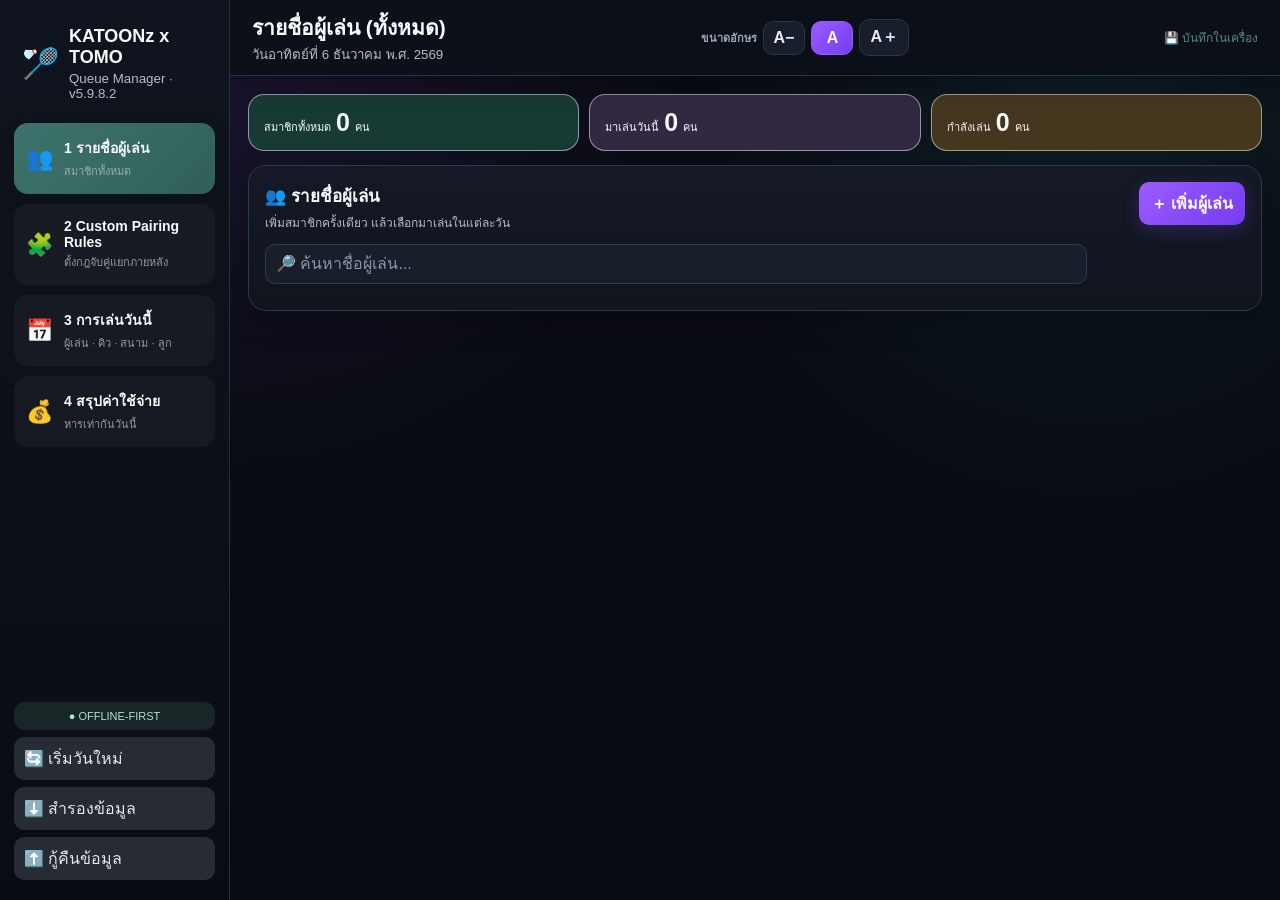
==== commit 26fc1d86: "ีup to 5.8.9.2" ====
--- a/index.html
+++ b/index.html
@@ -9,8 +9,8 @@
   <meta name="apple-mobile-web-app-title" content="KATOONz Queue">
   <link rel="manifest" href="manifest.webmanifest">
   <link rel="apple-touch-icon" href="icon-192.png">
-  <link rel="stylesheet" href="style.css?v=5.9.8.1">
-  <title>KATOONz x TOMO Queue Manager v5.9.8.1</title>
+  <link rel="stylesheet" href="style.css?v=5.9.8.2">
+  <title>KATOONz x TOMO Queue Manager v5.9.8.2</title>
 </head>
 <body>
 <div class="app-shell">
@@ -19,7 +19,7 @@
       <div class="brand-icon">🏸</div>
       <div>
         <b>KATOONz x TOMO</b>
-        <small>Queue Manager · v5.9.8.1</small>
+        <small>Queue Manager · v5.9.8.2</small>
       </div>
     </div>
 
@@ -360,7 +360,7 @@
 </div>
 
 
-<script src="app.js?v=5.9.8.1"></script>
+<script src="app.js?v=5.9.8.2"></script>
 
 
 
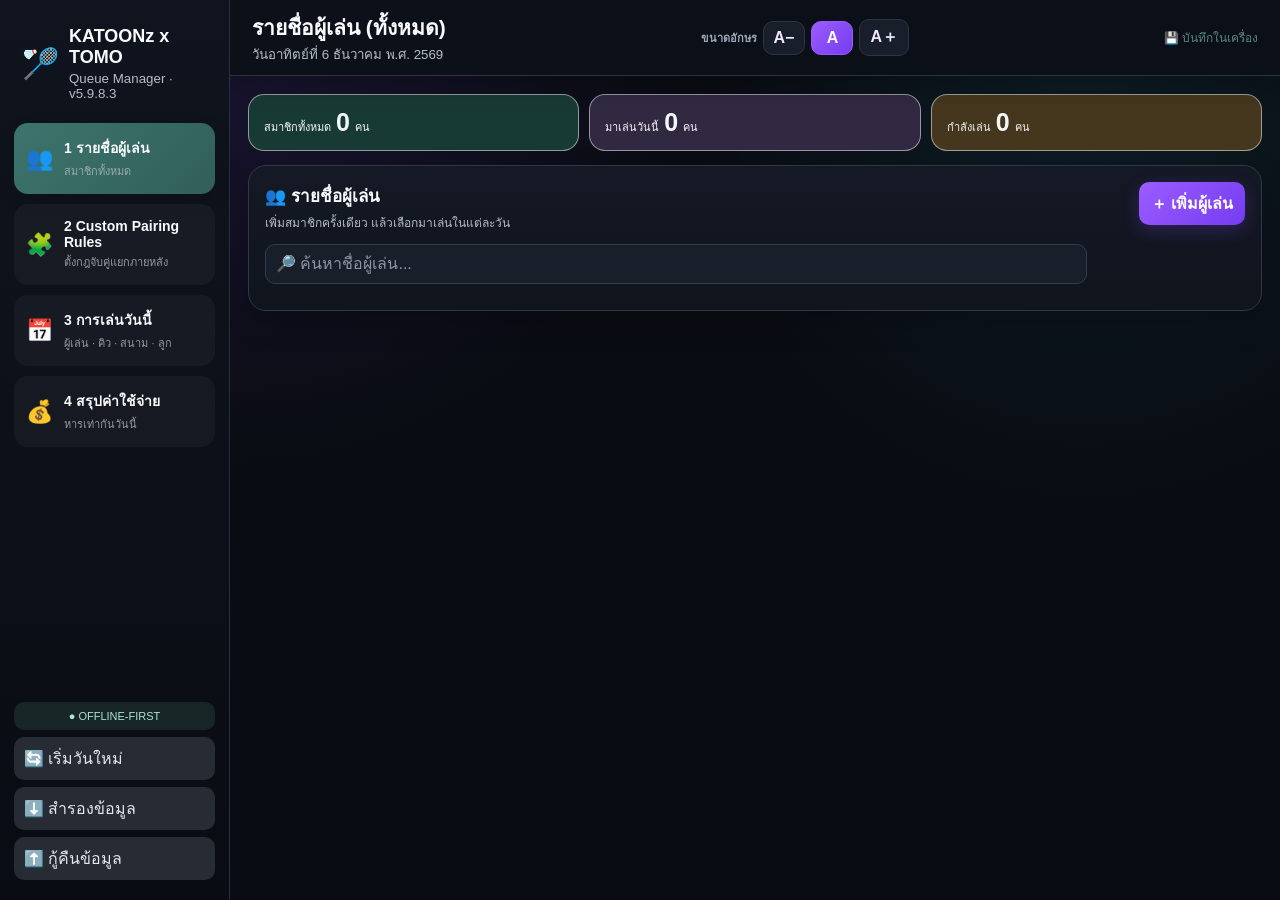
==== commit 7919950c: "up to v5.8.9.3" ====
--- a/index.html
+++ b/index.html
@@ -9,8 +9,8 @@
   <meta name="apple-mobile-web-app-title" content="KATOONz Queue">
   <link rel="manifest" href="manifest.webmanifest">
   <link rel="apple-touch-icon" href="icon-192.png">
-  <link rel="stylesheet" href="style.css?v=5.9.8.2">
-  <title>KATOONz x TOMO Queue Manager v5.9.8.2</title>
+  <link rel="stylesheet" href="style.css?v=5.9.8.3">
+  <title>KATOONz x TOMO Queue Manager v5.9.8.3</title>
 </head>
 <body>
 <div class="app-shell">
@@ -19,7 +19,7 @@
       <div class="brand-icon">🏸</div>
       <div>
         <b>KATOONz x TOMO</b>
-        <small>Queue Manager · v5.9.8.2</small>
+        <small>Queue Manager · v5.9.8.3</small>
       </div>
     </div>
 
@@ -360,7 +360,7 @@
 </div>
 
 
-<script src="app.js?v=5.9.8.2"></script>
+<script src="app.js?v=5.9.8.3"></script>
 
 
 
--- a/style.css
+++ b/style.css
@@ -1146,3 +1146,31 @@
 .edit-lv{
   display:none!important;
 }
+
+
+/* ===== v5.9.8.3 Replace Modal Text Fix ===== */
+.replace-choice{
+  background:#ffffff !important;
+  color:#3c235d !important;
+  border:1px solid #cdbde8 !important;
+}
+.replace-choice b,
+.replace-choice small,
+.replace-choice span{
+  color:#3c235d !important;
+  opacity:1 !important;
+}
+.replace-choice.other-court{
+  background:#fff8df !important;
+  color:#3c235d !important;
+  border-color:#ead385 !important;
+}
+.replace-group-title{
+  color:#b8a5e9 !important;
+}
+#replacePlayerModal .modal-card{
+  color:#efe9ff !important;
+}
+#replacePlayerModal .empty-state{
+  color:#b8c2d0 !important;
+}
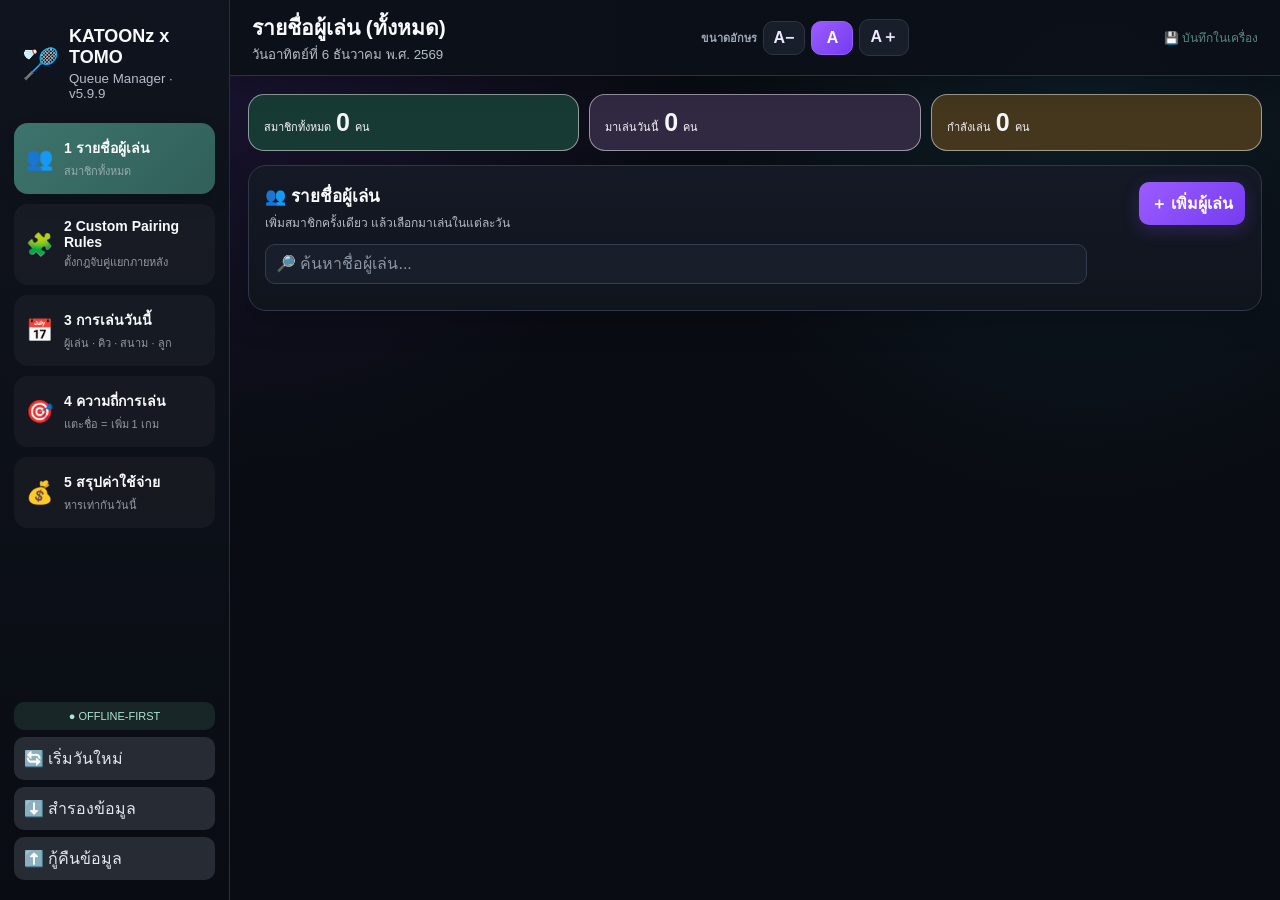
==== commit 19e59f8c: "up to v5.9.9" ====
--- a/index.html
+++ b/index.html
@@ -9,8 +9,8 @@
   <meta name="apple-mobile-web-app-title" content="KATOONz Queue">
   <link rel="manifest" href="manifest.webmanifest">
   <link rel="apple-touch-icon" href="icon-192.png">
-  <link rel="stylesheet" href="style.css?v=5.9.8.3">
-  <title>KATOONz x TOMO Queue Manager v5.9.8.3</title>
+  <link rel="stylesheet" href="style.css?v=5.9.9">
+  <title>KATOONz x TOMO Queue Manager v5.9.9</title>
 </head>
 <body>
 <div class="app-shell">
@@ -19,7 +19,7 @@
       <div class="brand-icon">🏸</div>
       <div>
         <b>KATOONz x TOMO</b>
-        <small>Queue Manager · v5.9.8.3</small>
+        <small>Queue Manager · v5.9.9</small>
       </div>
     </div>
 
@@ -36,9 +36,13 @@
         <span class="nav-icon">📅</span>
         <span><b>3 การเล่นวันนี้</b><small>ผู้เล่น · คิว · สนาม · ลูก</small></span>
       </button>
+      <button class="nav-btn" data-page="freePlayPage">
+        <span class="nav-icon">🎯</span>
+        <span><b>4 ความถี่การเล่น</b><small>แตะชื่อ = เพิ่ม 1 เกม</small></span>
+      </button>
       <button class="nav-btn" data-page="costPage">
         <span class="nav-icon">💰</span>
-        <span><b>4 สรุปค่าใช้จ่าย</b><small>หารเท่ากันวันนี้</small></span>
+        <span><b>5 สรุปค่าใช้จ่าย</b><small>หารเท่ากันวันนี้</small></span>
       </button>
     </nav>
 <div class="sidebar-foot">
@@ -185,7 +189,42 @@
         </div>
       </section>
 
-      <!-- PAGE 3 -->
+      <!-- PAGE 4 : FREE PLAY FREQUENCY -->
+      <section id="freePlayPage" class="page">
+        <div class="summary-grid three">
+          <div class="summary-card lavender">
+            <span>มาวันนี้</span><strong id="freePlayTodayCount">0</strong><small>คน</small>
+          </div>
+          <div class="summary-card mint">
+            <span>เล่นน้อยสุด</span><strong id="freePlayMin">0</strong><small>เกม</small>
+          </div>
+          <div class="summary-card cream">
+            <span>เล่นมากสุด</span><strong id="freePlayMax">0</strong><small>เกม</small>
+          </div>
+        </div>
+
+        <section class="card freeplay-card">
+          <div class="section-head">
+            <div>
+              <h2>🎯 โหมดนับเกมอิสระ</h2>
+              <p>ก่อนลงสนาม แตะชื่อของตัวเอง 1 ครั้ง = เพิ่ม 1 เกม · ระบบเรียงคนที่เล่นน้อยสุดไว้ก่อน</p>
+            </div>
+          </div>
+
+          <div class="freeplay-note">
+            🏸 ใช้ในวันที่ไม่ต้องจัดคู่ — ใครอยากลงก็ลงได้ แต่ดูจำนวนเกมเพื่อให้ทุกคนได้เล่นใกล้เคียงกัน
+            <br><b>ตัวเลขใช้ร่วมกับจำนวนเกมใน “การเล่นวันนี้”</b>
+          </div>
+
+          <div class="freeplay-toolbar">
+            <input id="freePlaySearch" placeholder="🔎 ค้นหาชื่อตัวเอง...">
+          </div>
+
+          <div id="freePlayList" class="freeplay-list"></div>
+        </section>
+      </section>
+
+      <!-- PAGE 5 -->
       <section id="costPage" class="page">
         <div class="cost-layout">
           <section class="card">
@@ -360,7 +399,7 @@
 </div>
 
 
-<script src="app.js?v=5.9.8.3"></script>
+<script src="app.js?v=5.9.9"></script>
 
 
 
--- a/style.css
+++ b/style.css
@@ -1174,3 +1174,144 @@
 #replacePlayerModal .empty-state{
   color:#b8c2d0 !important;
 }
+
+
+/* ===== v5.9.9 Free Play Frequency Counter ===== */
+.freeplay-card{overflow:hidden}
+.freeplay-note{
+  margin-bottom:12px;
+  padding:10px 12px;
+  border:1px solid #4a3b68;
+  border-radius:12px;
+  background:linear-gradient(135deg,#211a31,#171c29);
+  color:#d9cbff;
+  font-size:12px;
+  line-height:1.55;
+}
+.freeplay-note b{color:#f4efff}
+.freeplay-toolbar{margin-bottom:10px}
+.freeplay-toolbar input{
+  width:100%;
+  border:1px solid #343d4f;
+  border-radius:12px;
+  padding:11px 12px;
+  background:#181e2a;
+  color:#fff;
+}
+.freeplay-list{
+  display:grid;
+  gap:8px;
+}
+.freeplay-row{
+  display:grid;
+  grid-template-columns:minmax(0,1fr) 48px;
+  gap:7px;
+  align-items:stretch;
+}
+.freeplay-hit{
+  width:100%;
+  display:grid;
+  grid-template-columns:34px minmax(0,1fr) 66px 48px;
+  gap:9px;
+  align-items:center;
+  border:1px solid #303748;
+  border-radius:13px;
+  padding:9px 10px;
+  background:linear-gradient(180deg,#151a27,#10151f);
+  color:#f8f9ff;
+  text-align:left;
+  cursor:pointer;
+}
+.freeplay-hit:active{
+  transform:scale(.992);
+  border-color:#8f60e4;
+}
+.freeplay-row.is-low .freeplay-hit{
+  border-color:#4f8d79;
+  box-shadow:inset 3px 0 0 #48e09f;
+}
+.freeplay-order{
+  width:28px;
+  height:28px;
+  display:grid;
+  place-items:center;
+  border-radius:9px;
+  background:#2d2343;
+  color:#d9cbff;
+  font-size:11px;
+  font-weight:900;
+}
+.freeplay-person{min-width:0}
+.freeplay-person b{
+  display:block;
+  overflow:hidden;
+  text-overflow:ellipsis;
+  white-space:nowrap;
+  color:#fff;
+  font-size:15px;
+  font-weight:900;
+}
+.freeplay-person small{
+  display:block;
+  margin-top:3px;
+  color:#98a3b5;
+  font-size:9px;
+}
+.freeplay-games{
+  text-align:center;
+  padding:4px 6px;
+  border-radius:10px;
+  background:#241b37;
+}
+.freeplay-games strong{
+  display:block;
+  color:#d6bcff;
+  font-size:22px;
+  line-height:1;
+}
+.freeplay-games small{
+  color:#a99bbd;
+  font-size:9px;
+}
+.freeplay-plus{
+  display:grid;
+  place-items:center;
+  height:34px;
+  border-radius:10px;
+  background:linear-gradient(135deg,#9b5cff,#753cf0);
+  color:#fff;
+  font-size:12px;
+  font-weight:900;
+}
+.freeplay-minus{
+  border:1px solid #493041;
+  border-radius:12px;
+  background:#321d29;
+  color:#ff9fc9;
+  font-size:15px;
+  font-weight:900;
+}
+.freeplay-minus:disabled{
+  opacity:.25;
+  cursor:not-allowed;
+}
+body.font-sm .freeplay-person b{font-size:13px!important}
+body.font-sm .freeplay-games strong{font-size:19px!important}
+body.font-lg .freeplay-person b{font-size:18px!important}
+body.font-lg .freeplay-games strong{font-size:26px!important}
+
+@media(max-width:600px){
+  .freeplay-row{grid-template-columns:minmax(0,1fr) 44px}
+  .freeplay-hit{
+    grid-template-columns:28px minmax(0,1fr) 52px 42px;
+    gap:6px;
+    padding:8px;
+  }
+  .freeplay-order{
+    width:25px;height:25px;
+  }
+  .freeplay-person b{font-size:14px}
+  .freeplay-person small{font-size:8px}
+  .freeplay-games strong{font-size:19px}
+  .freeplay-plus{height:31px;font-size:11px}
+}
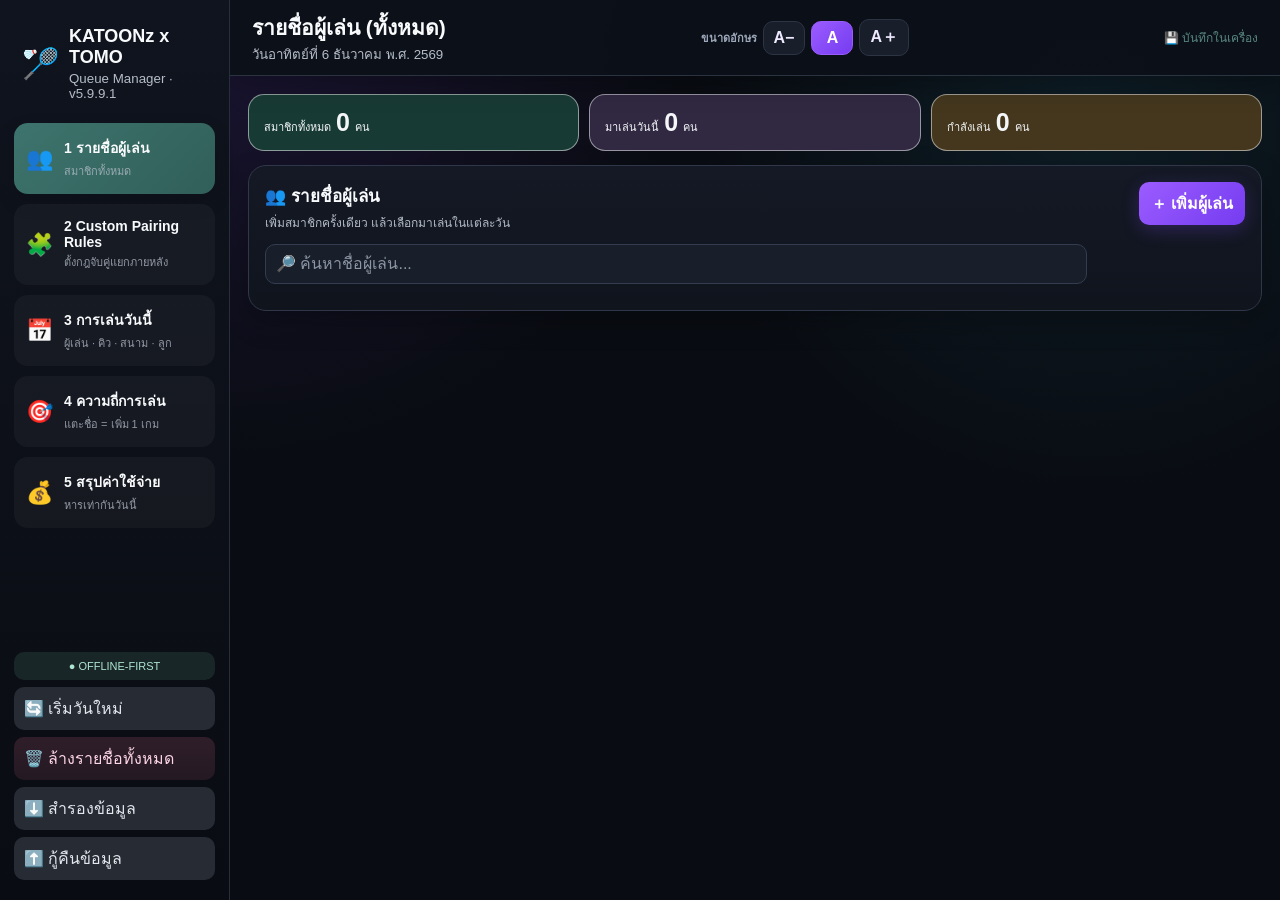
==== commit 9658f9c2: "ีup to v5.9.9.1" ====
--- a/index.html
+++ b/index.html
@@ -9,8 +9,8 @@
   <meta name="apple-mobile-web-app-title" content="KATOONz Queue">
   <link rel="manifest" href="manifest.webmanifest">
   <link rel="apple-touch-icon" href="icon-192.png">
-  <link rel="stylesheet" href="style.css?v=5.9.9">
-  <title>KATOONz x TOMO Queue Manager v5.9.9</title>
+  <link rel="stylesheet" href="style.css?v=5.9.9.1">
+  <title>KATOONz x TOMO Queue Manager v5.9.9.1</title>
 </head>
 <body>
 <div class="app-shell">
@@ -19,7 +19,7 @@
       <div class="brand-icon">🏸</div>
       <div>
         <b>KATOONz x TOMO</b>
-        <small>Queue Manager · v5.9.9</small>
+        <small>Queue Manager · v5.9.9.1</small>
       </div>
     </div>
 
@@ -48,6 +48,7 @@
 <div class="sidebar-foot">
 <div class="offline-pill">● OFFLINE-FIRST</div>
       <button id="newDayBtn" class="ghost-btn">🔄 เริ่มวันใหม่</button>
+      <button id="clearTodayBtn" class="ghost-btn danger-lite">🗑️ ล้างรายชื่อทั้งหมด</button>
       <button id="backupBtn" class="ghost-btn">⬇️ สำรองข้อมูล</button>
       <button id="restoreBtn" class="ghost-btn">⬆️ กู้คืนข้อมูล</button>
       <input id="restoreFile" type="file" accept=".json,application/json" hidden>
@@ -207,7 +208,7 @@
           <div class="section-head">
             <div>
               <h2>🎯 โหมดนับเกมอิสระ</h2>
-              <p>ก่อนลงสนาม แตะชื่อของตัวเอง 1 ครั้ง = เพิ่ม 1 เกม · ระบบเรียงคนที่เล่นน้อยสุดไว้ก่อน</p>
+              <p>ก่อนลงสนาม ใช้ปุ่ม +1 / −1 เพื่อบันทึกจำนวนเกม · ระบบเรียงคนที่เล่นน้อยสุดไว้ก่อน</p>
             </div>
           </div>
 
@@ -399,7 +400,7 @@
 </div>
 
 
-<script src="app.js?v=5.9.9"></script>
+<script src="app.js?v=5.9.9.1"></script>
 
 
 
--- a/style.css
+++ b/style.css
@@ -1315,3 +1315,141 @@
   .freeplay-games strong{font-size:19px}
   .freeplay-plus{height:31px;font-size:11px}
 }
+
+
+/* ===== v5.9.9.1 Free Play layout + Clear Today ===== */
+.ghost-btn.danger-lite{
+  border-color:#5a3042!important;
+  color:#ffd6e6!important;
+  background:linear-gradient(180deg,#2f1e29,#241923)!important;
+}
+
+.freeplay-row{
+  display:grid;
+  grid-template-columns:44px minmax(0,1fr) 122px 72px;
+  gap:10px;
+  align-items:center;
+  border:1px solid #2e3647;
+  border-radius:14px;
+  padding:10px 12px;
+  background:linear-gradient(180deg,#151a27,#10151f);
+}
+.freeplay-row + .freeplay-row{
+  margin-top:8px;
+}
+.freeplay-row.is-low{
+  border-color:#4f8d79;
+  box-shadow:inset 3px 0 0 #48e09f;
+}
+.freeplay-order{
+  width:30px;
+  height:30px;
+  display:grid;
+  place-items:center;
+  border-radius:10px;
+  background:#2d2343;
+  color:#d9cbff;
+  font-size:12px;
+  font-weight:900;
+}
+.freeplay-person{
+  min-width:0;
+}
+.freeplay-person b{
+  display:block;
+  overflow:hidden;
+  text-overflow:ellipsis;
+  white-space:nowrap;
+  color:#fff;
+  font-size:15px;
+  font-weight:900;
+}
+.freeplay-person small{
+  display:block;
+  margin-top:3px;
+  color:#98a3b5;
+  font-size:9px;
+}
+.freeplay-controls{
+  display:grid;
+  grid-template-columns:1fr 1fr;
+  gap:6px;
+}
+.freeplay-plus,
+.freeplay-minus{
+  min-height:36px;
+  border-radius:11px;
+  font-size:12px;
+  font-weight:900;
+  border:1px solid transparent;
+}
+.freeplay-plus{
+  display:grid;
+  place-items:center;
+  background:linear-gradient(135deg,#9b5cff,#753cf0);
+  color:#fff;
+  border-color:#8251e6;
+}
+.freeplay-minus{
+  background:#321d29;
+  color:#ff9fc9;
+  border-color:#493041;
+}
+.freeplay-minus:disabled{
+  opacity:.25;
+  cursor:not-allowed;
+}
+.freeplay-games{
+  text-align:center;
+  padding:5px 6px;
+  border-radius:10px;
+  background:#241b37;
+}
+.freeplay-games strong{
+  display:block;
+  color:#d6bcff;
+  font-size:22px;
+  line-height:1;
+}
+.freeplay-games small{
+  color:#a99bbd;
+  font-size:9px;
+}
+
+/* override old clickable-card style from v5.9.9 */
+.freeplay-hit{display:none!important}
+
+body.font-sm .freeplay-person b{font-size:13px!important}
+body.font-sm .freeplay-games strong{font-size:19px!important}
+body.font-lg .freeplay-person b{font-size:18px!important}
+body.font-lg .freeplay-games strong{font-size:26px!important}
+
+@media(max-width:760px){
+  .freeplay-row{
+    grid-template-columns:34px minmax(0,1fr) 100px 56px;
+    gap:8px;
+    padding:8px 9px;
+  }
+  .freeplay-order{
+    width:26px;height:26px;font-size:11px;
+  }
+  .freeplay-person b{font-size:14px}
+  .freeplay-person small{font-size:8px}
+  .freeplay-controls{gap:5px}
+  .freeplay-plus,.freeplay-minus{min-height:31px;font-size:11px}
+  .freeplay-games strong{font-size:18px}
+}
+
+@media(max-width:520px){
+  .freeplay-row{
+    grid-template-columns:30px minmax(0,1fr) 90px 50px;
+    gap:6px;
+    padding:7px 8px;
+  }
+  .freeplay-plus,.freeplay-minus{min-height:28px}
+  .freeplay-games{
+    padding:4px;
+  }
+  .freeplay-games strong{font-size:16px}
+  .freeplay-games small{font-size:8px}
+}
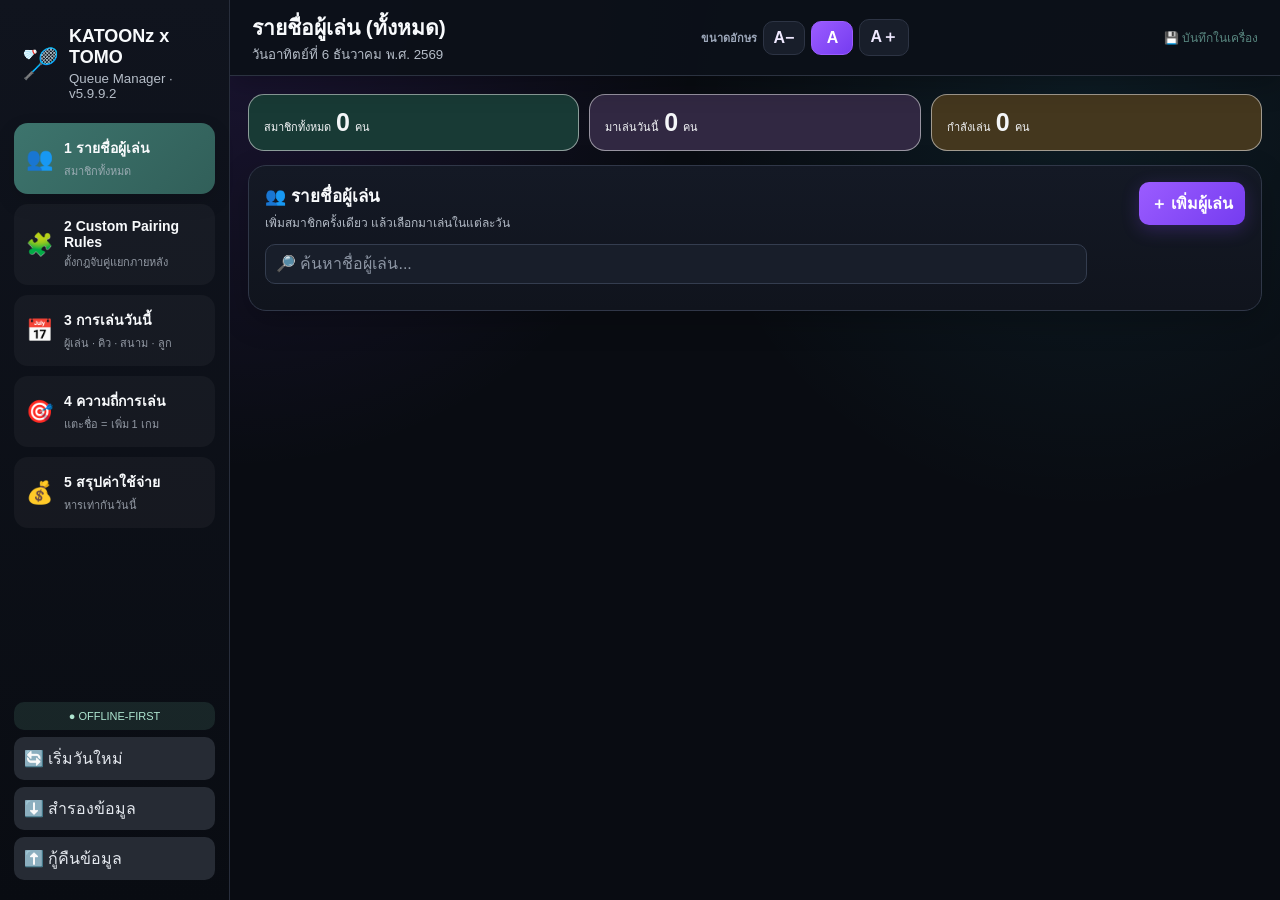
==== commit 025be8e0: "up to v5.9.9.2" ====
--- a/index.html
+++ b/index.html
@@ -9,8 +9,8 @@
   <meta name="apple-mobile-web-app-title" content="KATOONz Queue">
   <link rel="manifest" href="manifest.webmanifest">
   <link rel="apple-touch-icon" href="icon-192.png">
-  <link rel="stylesheet" href="style.css?v=5.9.9.1">
-  <title>KATOONz x TOMO Queue Manager v5.9.9.1</title>
+  <link rel="stylesheet" href="style.css?v=5.9.9.2">
+  <title>KATOONz x TOMO Queue Manager v5.9.9.2</title>
 </head>
 <body>
 <div class="app-shell">
@@ -19,7 +19,7 @@
       <div class="brand-icon">🏸</div>
       <div>
         <b>KATOONz x TOMO</b>
-        <small>Queue Manager · v5.9.9.1</small>
+        <small>Queue Manager · v5.9.9.2</small>
       </div>
     </div>
 
@@ -48,7 +48,6 @@
 <div class="sidebar-foot">
 <div class="offline-pill">● OFFLINE-FIRST</div>
       <button id="newDayBtn" class="ghost-btn">🔄 เริ่มวันใหม่</button>
-      <button id="clearTodayBtn" class="ghost-btn danger-lite">🗑️ ล้างรายชื่อทั้งหมด</button>
       <button id="backupBtn" class="ghost-btn">⬇️ สำรองข้อมูล</button>
       <button id="restoreBtn" class="ghost-btn">⬆️ กู้คืนข้อมูล</button>
       <input id="restoreFile" type="file" accept=".json,application/json" hidden>
@@ -400,7 +399,7 @@
 </div>
 
 
-<script src="app.js?v=5.9.9.1"></script>
+<script src="app.js?v=5.9.9.2"></script>
 
 
 
--- a/style.css
+++ b/style.css
@@ -1453,3 +1453,5 @@
   .freeplay-games strong{font-size:16px}
   .freeplay-games small{font-size:8px}
 }
+
+/* v5.9.9.2: New Day clears all member names */
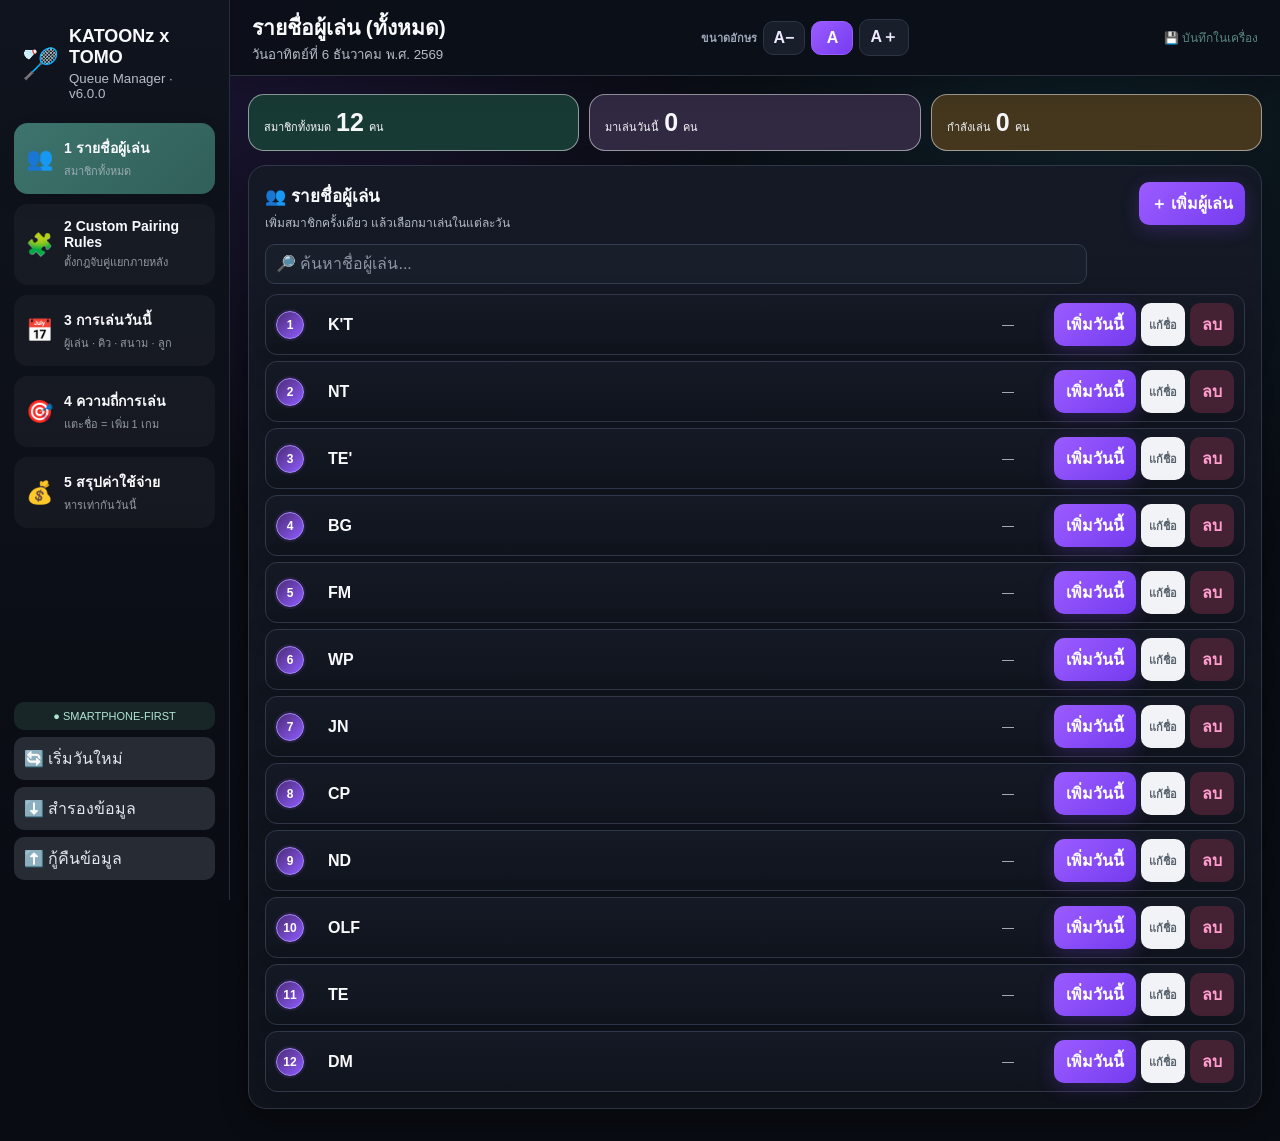
==== commit cb750ef9: "up to v6.0.0" ====
--- a/index.html
+++ b/index.html
@@ -10,7 +10,8 @@
   <link rel="manifest" href="manifest.webmanifest">
   <link rel="apple-touch-icon" href="icon-192.png">
   <link rel="stylesheet" href="style.css?v=5.9.9.2">
-  <title>KATOONz x TOMO Queue Manager v5.9.9.2</title>
+  <link rel="stylesheet" href="mobile-enhancements.css?v=6.0.0">
+  <title>KATOONz x TOMO Queue Manager v6.0.0</title>
 </head>
 <body>
 <div class="app-shell">
@@ -19,10 +20,9 @@
       <div class="brand-icon">🏸</div>
       <div>
         <b>KATOONz x TOMO</b>
-        <small>Queue Manager · v5.9.9.2</small>
+        <small>Queue Manager · v6.0.0</small>
       </div>
     </div>
-
     <nav class="side-nav">
       <button class="nav-btn active" data-page="playersPage">
         <span class="nav-icon">👥</span>
@@ -45,8 +45,8 @@
         <span><b>5 สรุปค่าใช้จ่าย</b><small>หารเท่ากันวันนี้</small></span>
       </button>
     </nav>
-<div class="sidebar-foot">
-<div class="offline-pill">● OFFLINE-FIRST</div>
+    <div class="sidebar-foot">
+      <div class="offline-pill">● SMARTPHONE-FIRST</div>
       <button id="newDayBtn" class="ghost-btn">🔄 เริ่มวันใหม่</button>
       <button id="backupBtn" class="ghost-btn">⬇️ สำรองข้อมูล</button>
       <button id="restoreBtn" class="ghost-btn">⬆️ กู้คืนข้อมูล</button>
@@ -73,15 +73,12 @@
     </header>
 
     <main>
-<!-- PAGE 1 -->
       <section id="playersPage" class="page active">
-        
         <div class="summary-grid three">
           <div class="summary-card mint"><span>สมาชิกทั้งหมด</span><strong id="allPlayerCount">0</strong><small>คน</small></div>
           <div class="summary-card lavender"><span>มาเล่นวันนี้</span><strong id="todayPlayerCountHome">0</strong><small>คน</small></div>
           <div class="summary-card cream"><span>กำลังเล่น</span><strong id="playingCountHome">0</strong><small>คน</small></div>
         </div>
-
         <section class="card">
           <div class="section-head">
             <div>
@@ -90,16 +87,13 @@
             </div>
             <button id="addMemberBtn" class="primary">＋ เพิ่มผู้เล่น</button>
           </div>
-
           <div class="toolbar">
             <input id="playerSearch" placeholder="🔎 ค้นหาชื่อผู้เล่น...">
           </div>
-
           <div id="memberList" class="member-list"></div>
         </section>
       </section>
-      
-      <!-- PAGE 2 -->
+
       <section id="rulesPage" class="page">
         <section class="card rules-page-card">
           <div class="section-head">
@@ -112,11 +106,9 @@
               <span>เปิดใช้กฎ</span>
             </label>
           </div>
-
           <div class="queue-note">
             กฎทั้งหมดบังคับใช้จริง: <b>คู่กันตลอดไม่แยกเล่น</b> · <b>คู่กันถ้าได้เล่นเกมเดียวกัน</b> · <b>ไม่เล่นในเกมเดียวกัน</b> · <b>อยู่ตรงข้ามกันถ้าเล่นเกมเดียวกัน</b>
           </div>
-
           <div class="rules-toolbar">
             <select id="ruleType">
               <option value="always_partner">🔒 คู่กันตลอดไม่แยกเล่น</option>
@@ -129,14 +121,14 @@
             <select id="rulePlayerB"></select>
             <button id="addRuleBtn" class="primary">＋ เพิ่มกฎ</button>
           </div>
-
           <div id="rulesList" class="rules-list"></div>
           <div id="ruleConflictBox" class="rule-conflict hidden"></div>
         </section>
       </section>
 
-      <!-- PAGE 3 -->
       <section id="todayPage" class="page">
+        <div id="mobileLiveStrip" class="mobile-live-strip" aria-live="polite"></div>
+
         <div class="summary-grid four">
           <div class="summary-card mint"><span>มาวันนี้</span><strong id="todayCount">0</strong><small>คน</small></div>
           <div class="summary-card sky"><span>กำลังเล่น</span><strong id="playingCount">0</strong><small>คน</small></div>
@@ -144,24 +136,52 @@
           <div class="summary-card cream"><span>ลูกที่ใช้</span><strong id="shuttleSummary">0</strong><small>ลูก</small></div>
         </div>
 
+        <section id="pairingModeCard" class="card pairing-mode-card">
+          <div class="pairing-mode-head">
+            <div>
+              <h2>🧠 โหมดการจัดคู่</h2>
+              <p id="pairingModeDesc">สมดุลเวลารอ + ลดคู่ซ้ำและคู่แข่งซ้ำ</p>
+            </div>
+            <span id="pairingModeBadge" class="pairing-mode-badge">⚖️ สมดุล</span>
+          </div>
+          <div class="pairing-mode-grid">
+            <button type="button" class="pairing-mode-btn active" data-pair-mode="balanced">⚖️<b>สมดุล</b><small>รอนาน + ลดซ้ำ</small></button>
+            <button type="button" class="pairing-mode-btn" data-pair-mode="newpeople">🆕<b>เจอคนใหม่</b><small>ลดการเจอคนเดิม</small></button>
+            <button type="button" class="pairing-mode-btn" data-pair-mode="nopartner">🔁<b>คู่ไม่ซ้ำ</b><small>หลบพาร์ตเนอร์เดิม</small></button>
+            <button type="button" class="pairing-mode-btn" data-pair-mode="random">🎲<b>สุ่มสนุก</b><small>สุ่มในกลุ่มต้นคิว</small></button>
+            <button type="button" class="pairing-mode-btn" data-pair-mode="manual">✋<b>กำหนดเอง</b><small>เรียกแล้วแตะสลับ</small></button>
+          </div>
+          <div class="pairing-mode-foot">
+            <span>Custom Pairing Rules ยังมีผลเหนือโหมดเหล่านี้เสมอ</span>
+            <button id="openRulesFromMode" type="button" class="soft-btn">🧩 ตั้งกฎเฉพาะ</button>
+          </div>
+        </section>
+
         <div class="today-layout">
-          
-
-          <section class="card queue-section">
+          <section class="card queue-section" id="mobileQueueAnchor">
             <div class="section-head">
               <div>
                 <h2>⏱ คิวผู้เล่นวันนี้</h2>
-                <p>Smart Rotation: คนรอนานสุดก่อน และพยายามไม่ให้คู่/คู่แข่งซ้ำบ่อย</p>
-              </div>
-            </div>
-            <div class="queue-note">
-      🤖 Smart Rotation แบบ Offline — เลือก 4 คนที่รอนานที่สุดก่อนเสมอ
-      จากนั้นค่อยจัดคู่โดยลด “คู่เดิม” และ “คนที่เพิ่งเจอกัน”
-    </div><div class="lookahead-panel"><div class="lookahead-head"><div><b>🔮 คิวล่วงหน้า</b><small>Round‑Robin Mixer: ลดกลุ่มเดิม คู่เดิม และคนเดิมเจอบ่อย</small></div><button id="rebuildPlanBtn" class="soft-btn">จัดคิวใหม่</button></div><div id="lookaheadList" class="lookahead-list"></div></div>
+                <p>เลือก 4 คนตามโหมดที่ตั้งไว้ และรักษาความเป็นธรรมของเวลารอ</p>
+              </div>
+            </div>
+            <div class="queue-note" id="smartRotationNote">
+              🤖 ระบบจะเลือกกลุ่มและจัดคู่ตามโหมดด้านบน
+            </div>
+            <div class="lookahead-panel">
+              <div class="lookahead-head">
+                <div>
+                  <b>🔮 คิวล่วงหน้า</b>
+                  <small id="lookaheadModeNote">เตรียมเกมถัดไปตามโหมดการจัดคู่</small>
+                </div>
+                <button id="rebuildPlanBtn" class="soft-btn">จัดคิวใหม่</button>
+              </div>
+              <div id="lookaheadList" class="lookahead-list"></div>
+            </div>
             <div id="todayQueue" class="queue-list"></div>
           </section>
 
-          <section class="card court-section">
+          <section class="card court-section" id="mobileCourtAnchor">
             <div class="section-head">
               <div>
                 <h2>🏟️ สนาม</h2>
@@ -189,20 +209,12 @@
         </div>
       </section>
 
-      <!-- PAGE 4 : FREE PLAY FREQUENCY -->
       <section id="freePlayPage" class="page">
         <div class="summary-grid three">
-          <div class="summary-card lavender">
-            <span>มาวันนี้</span><strong id="freePlayTodayCount">0</strong><small>คน</small>
-          </div>
-          <div class="summary-card mint">
-            <span>เล่นน้อยสุด</span><strong id="freePlayMin">0</strong><small>เกม</small>
-          </div>
-          <div class="summary-card cream">
-            <span>เล่นมากสุด</span><strong id="freePlayMax">0</strong><small>เกม</small>
-          </div>
-        </div>
-
+          <div class="summary-card lavender"><span>มาวันนี้</span><strong id="freePlayTodayCount">0</strong><small>คน</small></div>
+          <div class="summary-card mint"><span>เล่นน้อยสุด</span><strong id="freePlayMin">0</strong><small>เกม</small></div>
+          <div class="summary-card cream"><span>เล่นมากสุด</span><strong id="freePlayMax">0</strong><small>เกม</small></div>
+        </div>
         <section class="card freeplay-card">
           <div class="section-head">
             <div>
@@ -210,21 +222,17 @@
               <p>ก่อนลงสนาม ใช้ปุ่ม +1 / −1 เพื่อบันทึกจำนวนเกม · ระบบเรียงคนที่เล่นน้อยสุดไว้ก่อน</p>
             </div>
           </div>
-
           <div class="freeplay-note">
             🏸 ใช้ในวันที่ไม่ต้องจัดคู่ — ใครอยากลงก็ลงได้ แต่ดูจำนวนเกมเพื่อให้ทุกคนได้เล่นใกล้เคียงกัน
             <br><b>ตัวเลขใช้ร่วมกับจำนวนเกมใน “การเล่นวันนี้”</b>
           </div>
-
           <div class="freeplay-toolbar">
             <input id="freePlaySearch" placeholder="🔎 ค้นหาชื่อตัวเอง...">
           </div>
-
           <div id="freePlayList" class="freeplay-list"></div>
         </section>
       </section>
 
-      <!-- PAGE 5 -->
       <section id="costPage" class="page">
         <div class="cost-layout">
           <section class="card">
@@ -234,34 +242,27 @@
                 <p>คำนวณแบบหารเท่ากันตามจำนวนผู้เล่นที่มา</p>
               </div>
             </div>
-
             <div class="form-grid cost-form-grid">
-              <label class="full-row">
-                ราคาค่าสนาม / ชั่วโมง / สนาม (บาท)
+              <label class="full-row">ราคาค่าสนาม / ชั่วโมง / สนาม (บาท)
                 <input id="courtRate" type="number" min="0" step="1" value="120">
               </label>
-              <label>
-                จำนวนสนามที่คิดเงิน
+              <label>จำนวนสนามที่คิดเงิน
                 <div class="inline-counter">
                   <button type="button" id="costCourtMinus">−</button>
                   <input id="costCourtCount" type="number" min="0" step="1" value="2">
                   <button type="button" id="costCourtPlus">＋</button>
                 </div>
               </label>
-              <label>
-                จำนวนชั่วโมงที่เล่น
+              <label>จำนวนชั่วโมงที่เล่น
                 <input id="hoursPlayed" type="number" min="0" step="0.5" value="2">
               </label>
-              <label>
-                ราคาลูกแบด / ลูก (บาท)
+              <label>ราคาลูกแบด / ลูก (บาท)
                 <input id="shuttleRate" type="number" min="0" step="1" value="45">
               </label>
-              <label>
-                ค่าใช้จ่ายอื่น ๆ (บาท)
+              <label>ค่าใช้จ่ายอื่น ๆ (บาท)
                 <input id="otherCost" type="number" min="0" step="1" value="0">
               </label>
             </div>
-
             <div class="qr-section">
               <div>
                 <h3>📱 QR-Code รับเงิน</h3>
@@ -285,110 +286,66 @@
                 <p id="costDate"></p>
               </div>
             </div>
-
-            <div class="receipt-line">
-              <span>ค่าสนาม</span>
-              <span id="courtCostText">0 บาท</span>
-            </div>
+            <div class="receipt-line"><span>ค่าสนาม</span><span id="courtCostText">0 บาท</span></div>
             <small id="courtFormula" class="formula"></small>
-
-            <div class="receipt-line">
-              <span>ค่าลูกแบด</span>
-              <span id="shuttleCostText">0 บาท</span>
-            </div>
+            <div class="receipt-line"><span>ค่าลูกแบด</span><span id="shuttleCostText">0 บาท</span></div>
             <small id="shuttleFormula" class="formula"></small>
-
-            <div class="receipt-line">
-              <span>ค่าใช้จ่ายอื่น ๆ</span>
-              <span id="otherCostText">0 บาท</span>
-            </div>
-
-            <div class="receipt-total">
-              <span>รวมทั้งหมด</span>
-              <strong id="totalCostText">0 บาท</strong>
-            </div>
-
-            <div class="receipt-line">
-              <span>จำนวนผู้เล่นวันนี้</span>
-              <strong id="costPlayerCount">0 คน</strong>
-            </div>
-
-            <div class="per-person">
-              <span>หารเท่ากัน คนละ</span>
-              <strong id="perPersonText">0.00 บาท</strong>
-            </div>
-          </section>
-        </div>
-
-          
-
-
-
-<section class="card timing-summary-card">
-  <div class="section-head"><div><h2>⏱️ Game Time Tracking</h2>
-  <p>จับเวลาจริงตั้งแต่กด “เล่น” จนถึง “จบเกม” และใช้เวลาจริงประมาณ ETA ของคิว</p></div></div>
-  <div id="timingSummary" class="timing-summary"></div>
-</section>
-
-<section class="card history-card">
-            <div class="section-head">
-              <div>
-                <h2>📊 ประวัติการเล่น</h2>
-                <p>บันทึกอัตโนมัติทุกครั้งที่จบเกม และเก็บสรุปไว้ดูย้อนหลัง</p>
-              </div>
-              <div class="history-tabs">
-                <button class="history-tab active" data-history="daily">รายวัน</button>
-                <button class="history-tab" data-history="weekly">รายสัปดาห์</button>
-              </div>
-            </div>
-
-            <div id="dailyHistoryPanel" class="history-panel active">
-              <div id="dailyHistoryList" class="history-list"></div>
-            </div>
-
-            <div id="weeklyHistoryPanel" class="history-panel">
-              <div id="weeklyHistoryList" class="history-list"></div>
-            </div>
-          </section>
-
+            <div class="receipt-line"><span>ค่าใช้จ่ายอื่น ๆ</span><span id="otherCostText">0 บาท</span></div>
+            <div class="receipt-total"><span>รวมทั้งหมด</span><strong id="totalCostText">0 บาท</strong></div>
+            <div class="receipt-line"><span>จำนวนผู้เล่นวันนี้</span><strong id="costPlayerCount">0 คน</strong></div>
+            <div class="per-person"><span>หารเท่ากัน คนละ</span><strong id="perPersonText">0.00 บาท</strong></div>
+          </section>
+        </div>
+
+        <section class="card timing-summary-card">
+          <div class="section-head"><div><h2>⏱️ Game Time Tracking</h2>
+          <p>จับเวลาจริงตั้งแต่กด “เล่น” จนถึง “จบเกม” และใช้เวลาจริงประมาณ ETA ของคิว</p></div></div>
+          <div id="timingSummary" class="timing-summary"></div>
+        </section>
+
+        <section class="card history-card">
+          <div class="section-head">
+            <div>
+              <h2>📊 ประวัติการเล่น</h2>
+              <p>บันทึกอัตโนมัติทุกครั้งที่จบเกม และเก็บสรุปไว้ดูย้อนหลัง</p>
+            </div>
+            <div class="history-tabs">
+              <button class="history-tab active" data-history="daily">รายวัน</button>
+              <button class="history-tab" data-history="weekly">รายสัปดาห์</button>
+            </div>
+          </div>
+          <div id="dailyHistoryPanel" class="history-panel active"><div id="dailyHistoryList" class="history-list"></div></div>
+          <div id="weeklyHistoryPanel" class="history-panel"><div id="weeklyHistoryList" class="history-list"></div></div>
+        </section>
       </section>
     </main>
   </div>
 </div>
 
-<!-- Member modal -->
 <div id="memberModal" class="modal hidden">
   <div class="modal-bg"></div>
   <div class="modal-card">
     <div class="modal-head"><h3 id="memberModalTitle">เพิ่มผู้เล่น</h3><button class="modal-close">×</button></div>
     <label>ชื่อผู้เล่น<input id="memberNameInput" placeholder="เช่น K'T"></label>
     <div class="legacy-level-compat" aria-hidden="true">
-      <select id="memberLvSelect" tabindex="-1">
-        <option value="1">1</option><option value="2" selected>2</option><option value="3">3</option>
-      </select>
+      <select id="memberLvSelect" tabindex="-1"><option value="1">1</option><option value="2" selected>2</option><option value="3">3</option></select>
     </div>
     <button id="saveMemberBtn" class="primary wide">บันทึก</button>
   </div>
 </div>
 
-<!-- Quick edit modal -->
 <div id="quickEditModal" class="modal hidden">
   <div class="modal-bg"></div>
   <div class="modal-card">
     <div class="modal-head"><h3 id="quickEditTitle">แก้ไขผู้เล่น</h3><button class="modal-close">×</button></div>
-    <div id="quickNameBlock">
-      <label>ชื่อผู้เล่น<input id="quickNameInput"></label>
-    </div>
+    <div id="quickNameBlock"><label>ชื่อผู้เล่น<input id="quickNameInput"></label></div>
     <div id="quickLevelBlock" class="legacy-level-compat" aria-hidden="true">
-      <select id="quickLvSelect" tabindex="-1">
-        <option value="1">1</option><option value="2" selected>2</option><option value="3">3</option>
-      </select>
+      <select id="quickLvSelect" tabindex="-1"><option value="1">1</option><option value="2" selected>2</option><option value="3">3</option></select>
     </div>
     <button id="saveQuickEditBtn" class="primary wide">บันทึก</button>
   </div>
 </div>
 
-<!-- Replace player modal -->
 <div id="replaceModal" class="modal hidden">
   <div class="modal-bg"></div>
   <div class="modal-card">
@@ -398,10 +355,14 @@
   </div>
 </div>
 
+<nav id="mobileBottomNav" class="mobile-bottom-nav" aria-label="เมนูมือถือ">
+  <button type="button" data-mobile-go="queue"><span>🏸</span><b>คิว</b></button>
+  <button type="button" data-mobile-go="courts"><span>🏟️</span><b>สนาม</b></button>
+  <button type="button" data-mobile-go="players"><span>👥</span><b>สมาชิก</b></button>
+  <button type="button" data-mobile-go="cost"><span>💰</span><b>ค่าใช้จ่าย</b></button>
+</nav>
 
 <script src="app.js?v=5.9.9.2"></script>
-
-
-
+<script src="mobile-enhancements.js?v=6.0.0"></script>
 </body>
-</html>+</html>
--- a/mobile-enhancements.css
+++ b/mobile-enhancements.css
@@ -0,0 +1,143 @@
+
+/* KATOONz Queue v6.0.0 — Smartphone-first layer */
+
+.pairing-mode-card{margin-bottom:14px}
+.pairing-mode-head{display:flex;align-items:flex-start;justify-content:space-between;gap:12px}
+.pairing-mode-head h2{margin:0 0 4px;font-size:16px}
+.pairing-mode-head p{margin:0;color:var(--muted);font-size:11px}
+.pairing-mode-badge{
+  flex:0 0 auto;background:linear-gradient(135deg,#5fbeb0,#4aa89d);
+  color:#fff;border-radius:999px;padding:7px 10px;font-size:11px;font-weight:900
+}
+.pairing-mode-grid{display:grid;grid-template-columns:repeat(5,minmax(0,1fr));gap:8px;margin-top:12px}
+.pairing-mode-btn{
+  min-height:72px;border:1px solid var(--line);background:var(--card);color:var(--ink);
+  border-radius:13px;padding:8px 6px;display:grid;place-items:center;gap:2px;font-size:18px
+}
+.pairing-mode-btn b{font-size:11px}
+.pairing-mode-btn small{font-size:8px;color:var(--muted);line-height:1.25}
+.pairing-mode-btn.active{
+  border-color:var(--primary);background:var(--mint);
+  box-shadow:0 0 0 2px rgba(104,189,176,.13)
+}
+.pairing-mode-foot{
+  display:flex;align-items:center;justify-content:space-between;gap:10px;
+  border-top:1px solid var(--line);margin-top:10px;padding-top:9px
+}
+.pairing-mode-foot span{font-size:9px;color:var(--muted)}
+.mobile-live-strip{display:none}
+.mobile-bottom-nav{display:none}
+
+.mode-ribbon{
+  display:inline-flex;align-items:center;gap:5px;padding:3px 7px;border-radius:999px;
+  background:var(--lavender);font-size:9px;font-weight:800;color:#6a5a89;margin-top:4px
+}
+
+/* make important court actions more touch-friendly */
+.court-controls button{min-height:42px}
+.court-slot{min-height:62px}
+
+@media(max-width:760px){
+  body{padding-bottom:calc(74px + env(safe-area-inset-bottom))}
+  main{padding:8px!important}
+  .topbar{
+    height:auto!important;min-height:58px;padding:8px 10px!important;
+    gap:8px!important
+  }
+  .topbar h1{font-size:16px!important;line-height:1.15}
+  .topbar small{font-size:9px}
+  .top-status{display:none!important}
+  .font-size-tools{margin-left:auto}
+  .font-btn{min-width:36px;min-height:36px}
+  .menu-btn{min-width:42px;min-height:42px}
+
+  #todayPage .summary-grid.four{display:none!important}
+  .mobile-live-strip{
+    display:flex;align-items:center;justify-content:space-between;gap:8px;
+    margin-bottom:8px;padding:9px 11px;border-radius:12px;
+    border:1px solid var(--line);background:var(--card);font-size:10px
+  }
+  .mobile-live-strip .online{color:#2f9c72;font-weight:900}
+  .mobile-live-strip .offline{color:#d05c66;font-weight:900}
+  .mobile-live-strip .mobile-live-stats{display:flex;gap:10px;color:var(--muted);font-weight:700}
+
+  .pairing-mode-card{padding:10px!important;margin-bottom:8px}
+  .pairing-mode-head h2{font-size:14px}
+  .pairing-mode-head p{font-size:9px}
+  .pairing-mode-badge{font-size:9px;padding:5px 8px}
+  .pairing-mode-grid{
+    grid-template-columns:repeat(5,minmax(74px,1fr));overflow-x:auto;
+    padding-bottom:3px;scrollbar-width:none
+  }
+  .pairing-mode-grid::-webkit-scrollbar{display:none}
+  .pairing-mode-btn{min-height:64px;padding:6px 4px}
+  .pairing-mode-btn b{font-size:10px}
+  .pairing-mode-btn small{font-size:7px}
+  .pairing-mode-foot{align-items:flex-start}
+  .pairing-mode-foot .soft-btn{min-height:36px;white-space:nowrap}
+
+  /* Smartphone priority: COURTS first, QUEUE second */
+  .today-layout{display:flex!important;flex-direction:column!important;gap:8px!important}
+  .court-section{order:1}
+  .queue-section{order:2}
+  .shuttle-section{order:3}
+
+  .card{border-radius:13px!important;padding:10px!important}
+  .section-head{gap:8px!important}
+  .section-head h2{font-size:14px!important}
+  .section-head p{font-size:9px!important}
+  .section-head .primary{min-height:38px;padding:7px 9px!important;font-size:10px!important}
+
+  .court-card{border-radius:13px!important;padding:9px!important}
+  .court-title{gap:6px!important}
+  .court-title input{font-size:14px!important}
+  .court-state-badge{font-size:9px!important}
+  .game-live-time{font-size:11px!important;font-weight:900}
+  .court-slots{gap:6px!important}
+  .court-slot{min-height:58px!important;padding:7px!important}
+  .court-slot b{font-size:14px!important}
+  .court-slot small{font-size:8px!important}
+  .court-controls{gap:6px!important}
+  .court-controls button{
+    min-height:46px!important;border-radius:10px!important;
+    font-size:11px!important;font-weight:900!important
+  }
+  .swap-hint{font-size:8px!important}
+
+  .queue-note{font-size:9px!important;padding:8px!important}
+  .lookahead-panel{padding:8px!important}
+  .lookahead-head b{font-size:11px!important}
+  .lookahead-head small{font-size:8px!important}
+  .lookahead-item{padding:6px!important}
+  .lookahead-item:nth-child(n+4){display:none}
+  .queue-player{padding:7px!important}
+  .queue-player-name b{font-size:14px!important}
+
+  /* Thumb-friendly member/cost controls */
+  button,.primary,.soft-btn,.danger-btn{touch-action:manipulation}
+  .member-actions button{min-height:38px}
+  input,select{min-height:42px;font-size:16px!important}
+
+  .mobile-bottom-nav{
+    display:grid;grid-template-columns:repeat(4,1fr);
+    position:fixed;z-index:80;left:8px;right:8px;
+    bottom:calc(7px + env(safe-area-inset-bottom));
+    background:rgba(20,27,35,.96);backdrop-filter:blur(14px);
+    border:1px solid #3b4654;border-radius:17px;padding:5px;
+    box-shadow:0 10px 30px rgba(0,0,0,.28)
+  }
+  .mobile-bottom-nav button{
+    border:0;background:transparent;color:#aeb9c5;border-radius:12px;
+    min-height:52px;display:grid;place-items:center;align-content:center;gap:1px
+  }
+  .mobile-bottom-nav button span{font-size:18px;line-height:1}
+  .mobile-bottom-nav button b{font-size:9px}
+  .mobile-bottom-nav button.active{background:#2d7069;color:#fff}
+
+  /* sidebar remains available from ☰ for Rules / Frequency / Backup */
+  .sidebar{z-index:100!important}
+}
+
+@media(min-width:761px) and (max-width:1100px){
+  .pairing-mode-grid{grid-template-columns:repeat(3,1fr)}
+}
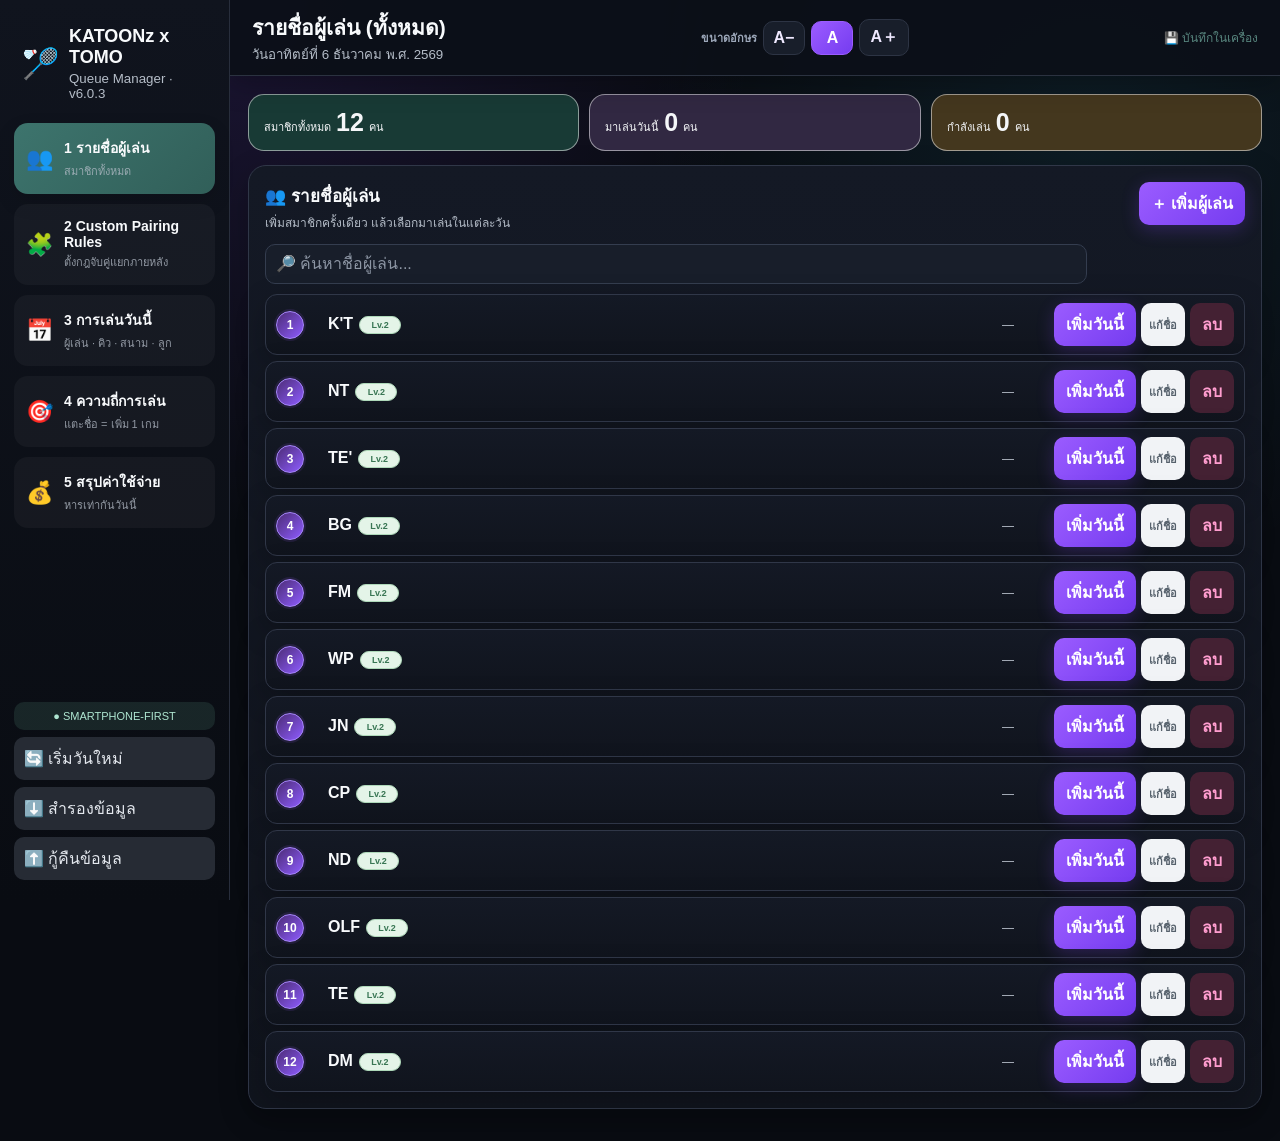
==== commit 3699721e: "up to v6.0.3" ====
--- a/index.html
+++ b/index.html
@@ -10,8 +10,8 @@
   <link rel="manifest" href="manifest.webmanifest">
   <link rel="apple-touch-icon" href="icon-192.png">
   <link rel="stylesheet" href="style.css?v=5.9.9.2">
-  <link rel="stylesheet" href="mobile-enhancements.css?v=6.0.0">
-  <title>KATOONz x TOMO Queue Manager v6.0.0</title>
+  <link rel="stylesheet" href="mobile-enhancements.css?v=6.0.3">
+  <title>KATOONz x TOMO Queue Manager v6.0.3</title>
 </head>
 <body>
 <div class="app-shell">
@@ -20,7 +20,7 @@
       <div class="brand-icon">🏸</div>
       <div>
         <b>KATOONz x TOMO</b>
-        <small>Queue Manager · v6.0.0</small>
+        <small>Queue Manager · v6.0.3</small>
       </div>
     </div>
     <nav class="side-nav">
@@ -146,6 +146,7 @@
           </div>
           <div class="pairing-mode-grid">
             <button type="button" class="pairing-mode-btn active" data-pair-mode="balanced">⚖️<b>สมดุล</b><small>รอนาน + ลดซ้ำ</small></button>
+            <button type="button" class="pairing-mode-btn" data-pair-mode="levelbalance">💪<b>บาลานซ์มือ</b><small>Lv. ใกล้กันทั้งเกม</small></button>
             <button type="button" class="pairing-mode-btn" data-pair-mode="newpeople">🆕<b>เจอคนใหม่</b><small>ลดการเจอคนเดิม</small></button>
             <button type="button" class="pairing-mode-btn" data-pair-mode="nopartner">🔁<b>คู่ไม่ซ้ำ</b><small>หลบพาร์ตเนอร์เดิม</small></button>
             <button type="button" class="pairing-mode-btn" data-pair-mode="random">🎲<b>สุ่มสนุก</b><small>สุ่มในกลุ่มต้นคิว</small></button>
@@ -327,9 +328,14 @@
   <div class="modal-card">
     <div class="modal-head"><h3 id="memberModalTitle">เพิ่มผู้เล่น</h3><button class="modal-close">×</button></div>
     <label>ชื่อผู้เล่น<input id="memberNameInput" placeholder="เช่น K'T"></label>
-    <div class="legacy-level-compat" aria-hidden="true">
-      <select id="memberLvSelect" tabindex="-1"><option value="1">1</option><option value="2" selected>2</option><option value="3">3</option></select>
-    </div>
+    <label>ระดับมือ
+      <select id="memberLvSelect">
+        <option value="1">Lv.1 — เริ่มต้น</option>
+        <option value="2" selected>Lv.2 — พื้นฐาน</option>
+        <option value="3">Lv.3 — กลาง</option>
+        <option value="4">Lv.4 — แข็งแรง</option>
+      </select>
+    </label>
     <button id="saveMemberBtn" class="primary wide">บันทึก</button>
   </div>
 </div>
@@ -339,8 +345,15 @@
   <div class="modal-card">
     <div class="modal-head"><h3 id="quickEditTitle">แก้ไขผู้เล่น</h3><button class="modal-close">×</button></div>
     <div id="quickNameBlock"><label>ชื่อผู้เล่น<input id="quickNameInput"></label></div>
-    <div id="quickLevelBlock" class="legacy-level-compat" aria-hidden="true">
-      <select id="quickLvSelect" tabindex="-1"><option value="1">1</option><option value="2" selected>2</option><option value="3">3</option></select>
+    <div id="quickLevelBlock">
+      <label>ระดับมือ
+        <select id="quickLvSelect">
+          <option value="1">Lv.1 — เริ่มต้น</option>
+          <option value="2">Lv.2 — พื้นฐาน</option>
+          <option value="3">Lv.3 — กลาง</option>
+          <option value="4">Lv.4 — แข็งแรง</option>
+        </select>
+      </label>
     </div>
     <button id="saveQuickEditBtn" class="primary wide">บันทึก</button>
   </div>
@@ -363,6 +376,6 @@
 </nav>
 
 <script src="app.js?v=5.9.9.2"></script>
-<script src="mobile-enhancements.js?v=6.0.0"></script>
+<script src="mobile-enhancements.js?v=6.0.3"></script>
 </body>
 </html>
--- a/mobile-enhancements.css
+++ b/mobile-enhancements.css
@@ -1,5 +1,5 @@
 
-/* KATOONz Queue v6.0.0 — Smartphone-first layer */
+/* KATOONz Queue v6.0.3 — Smartphone-first layer */
 
 .pairing-mode-card{margin-bottom:14px}
 .pairing-mode-head{display:flex;align-items:flex-start;justify-content:space-between;gap:12px}
@@ -9,7 +9,7 @@
   flex:0 0 auto;background:linear-gradient(135deg,#5fbeb0,#4aa89d);
   color:#fff;border-radius:999px;padding:7px 10px;font-size:11px;font-weight:900
 }
-.pairing-mode-grid{display:grid;grid-template-columns:repeat(5,minmax(0,1fr));gap:8px;margin-top:12px}
+.pairing-mode-grid{display:grid;grid-template-columns:repeat(6,minmax(0,1fr));gap:8px;margin-top:12px}
 .pairing-mode-btn{
   min-height:72px;border:1px solid var(--line);background:var(--card);color:var(--ink);
   border-radius:13px;padding:8px 6px;display:grid;place-items:center;gap:2px;font-size:18px
@@ -66,7 +66,7 @@
   .pairing-mode-head p{font-size:9px}
   .pairing-mode-badge{font-size:9px;padding:5px 8px}
   .pairing-mode-grid{
-    grid-template-columns:repeat(5,minmax(74px,1fr));overflow-x:auto;
+    grid-template-columns:repeat(6,minmax(74px,1fr));overflow-x:auto;
     padding-bottom:3px;scrollbar-width:none
   }
   .pairing-mode-grid::-webkit-scrollbar{display:none}
@@ -141,3 +141,70 @@
 @media(min-width:761px) and (max-width:1100px){
   .pairing-mode-grid{grid-template-columns:repeat(3,1fr)}
 }
+
+
+/* ===== v6.0.3 Player Level Lv.1–Lv.4 ===== */
+.level-badge{
+  display:inline-flex;
+  align-items:center;
+  justify-content:center;
+  min-width:42px;
+  padding:3px 7px;
+  border-radius:999px;
+  font-size:9px;
+  font-weight:900;
+  margin-left:6px;
+  vertical-align:middle;
+  border:1px solid transparent;
+}
+.level-badge.lv1{background:#fde7ef;color:#a44d6a;border-color:#f3b8ca}
+.level-badge.lv2{background:#e4f4e8;color:#397654;border-color:#aed8b9}
+.level-badge.lv3{background:#efe4d8;color:#805a3e;border-color:#d5b89f}
+.level-badge.lv4{background:#ece8fb;color:#604b99;border-color:#c8bdf1}
+.member-level-line{
+  display:flex;
+  align-items:center;
+  gap:4px;
+  flex-wrap:wrap;
+}
+#memberLvSelect,#quickLvSelect{
+  width:100%;
+  min-height:44px;
+  border:1px solid var(--line);
+  border-radius:10px;
+  background:var(--card);
+  color:var(--ink);
+  padding:8px 10px;
+  margin-top:5px;
+}
+
+
+/* ===== v6.0.3 Level Balance ===== */
+.level-balance-note{
+  display:inline-flex;
+  align-items:center;
+  gap:5px;
+  margin-top:4px;
+  padding:3px 7px;
+  border-radius:999px;
+  background:#eef4ff;
+  color:#536b93;
+  border:1px solid #cfdbef;
+  font-size:8px;
+  font-weight:900;
+}
+
+/* ===== v6.0.3 Skill Band grouping ===== */
+.skill-band-note{
+  display:inline-flex;
+  align-items:center;
+  gap:5px;
+  margin-top:4px;
+  padding:3px 7px;
+  border-radius:999px;
+  background:#f3f0ff;
+  color:#66518f;
+  border:1px solid #d8cff0;
+  font-size:8px;
+  font-weight:900;
+}
